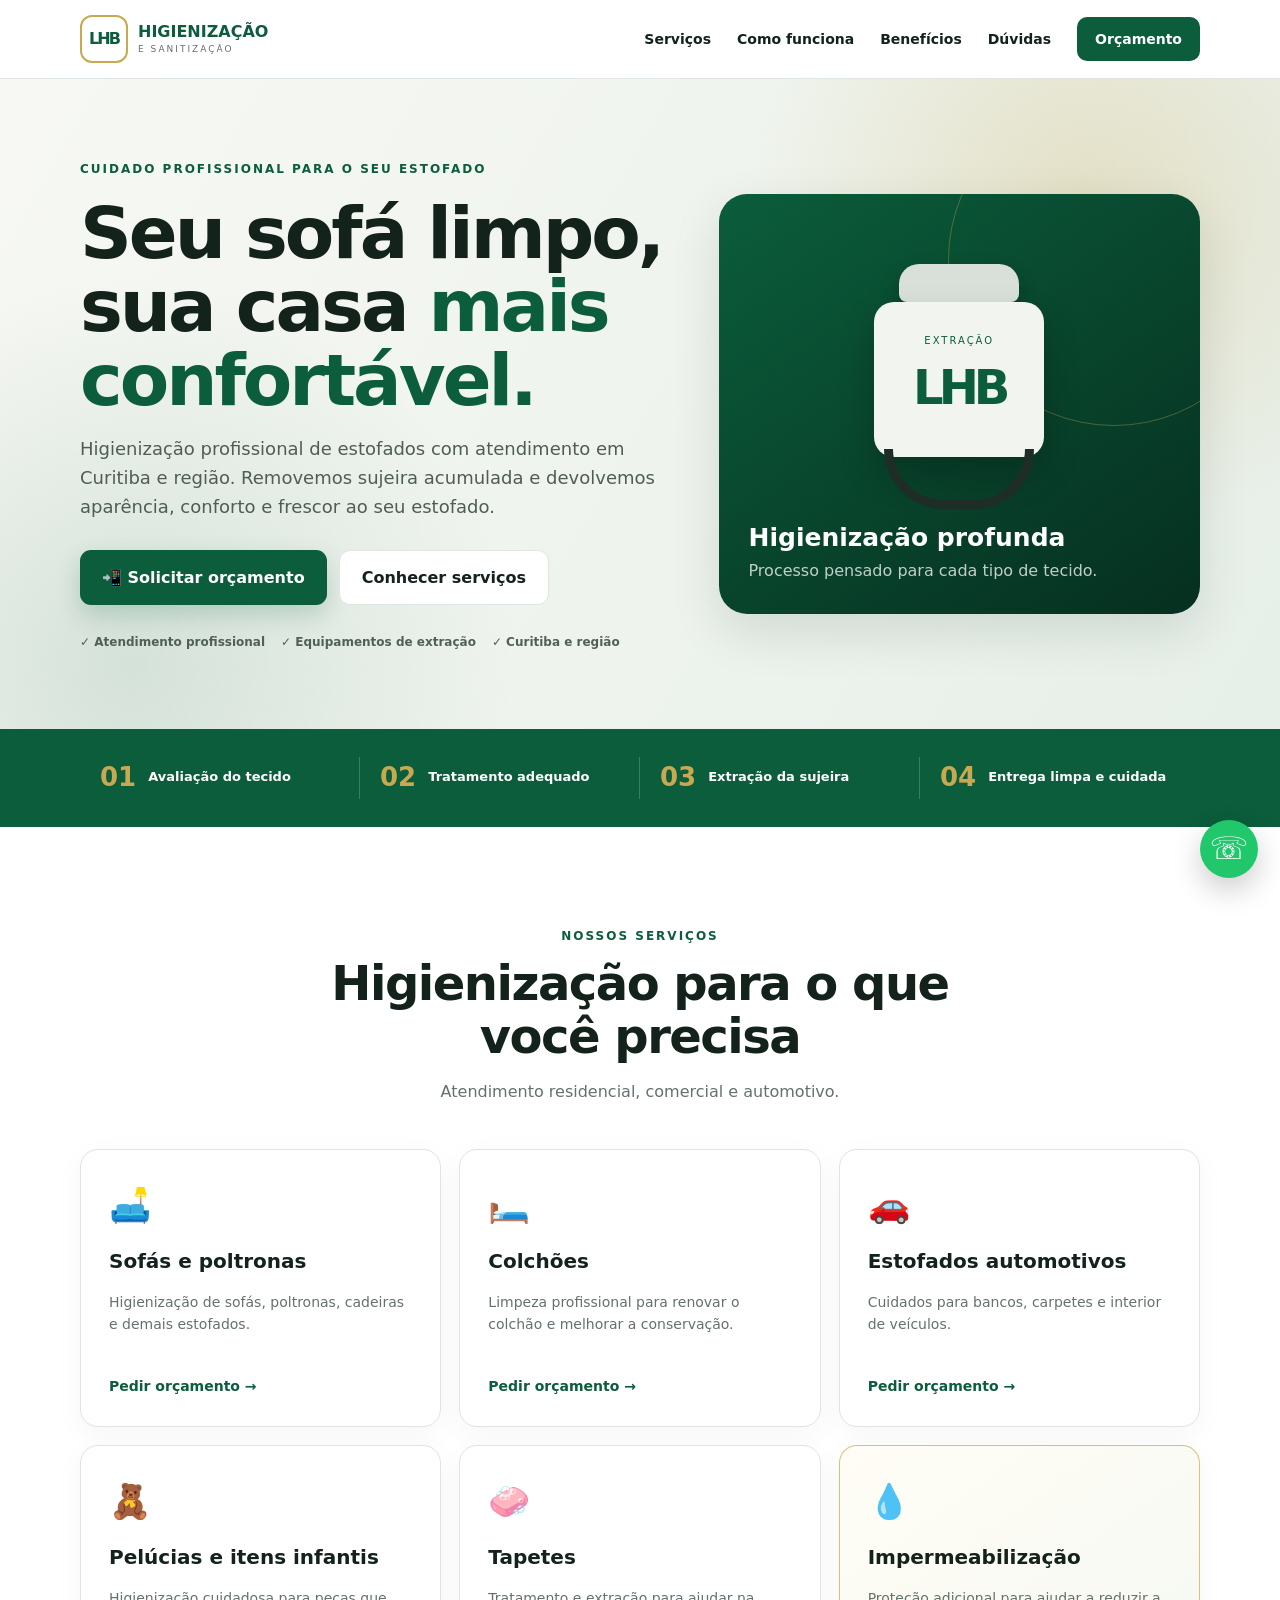
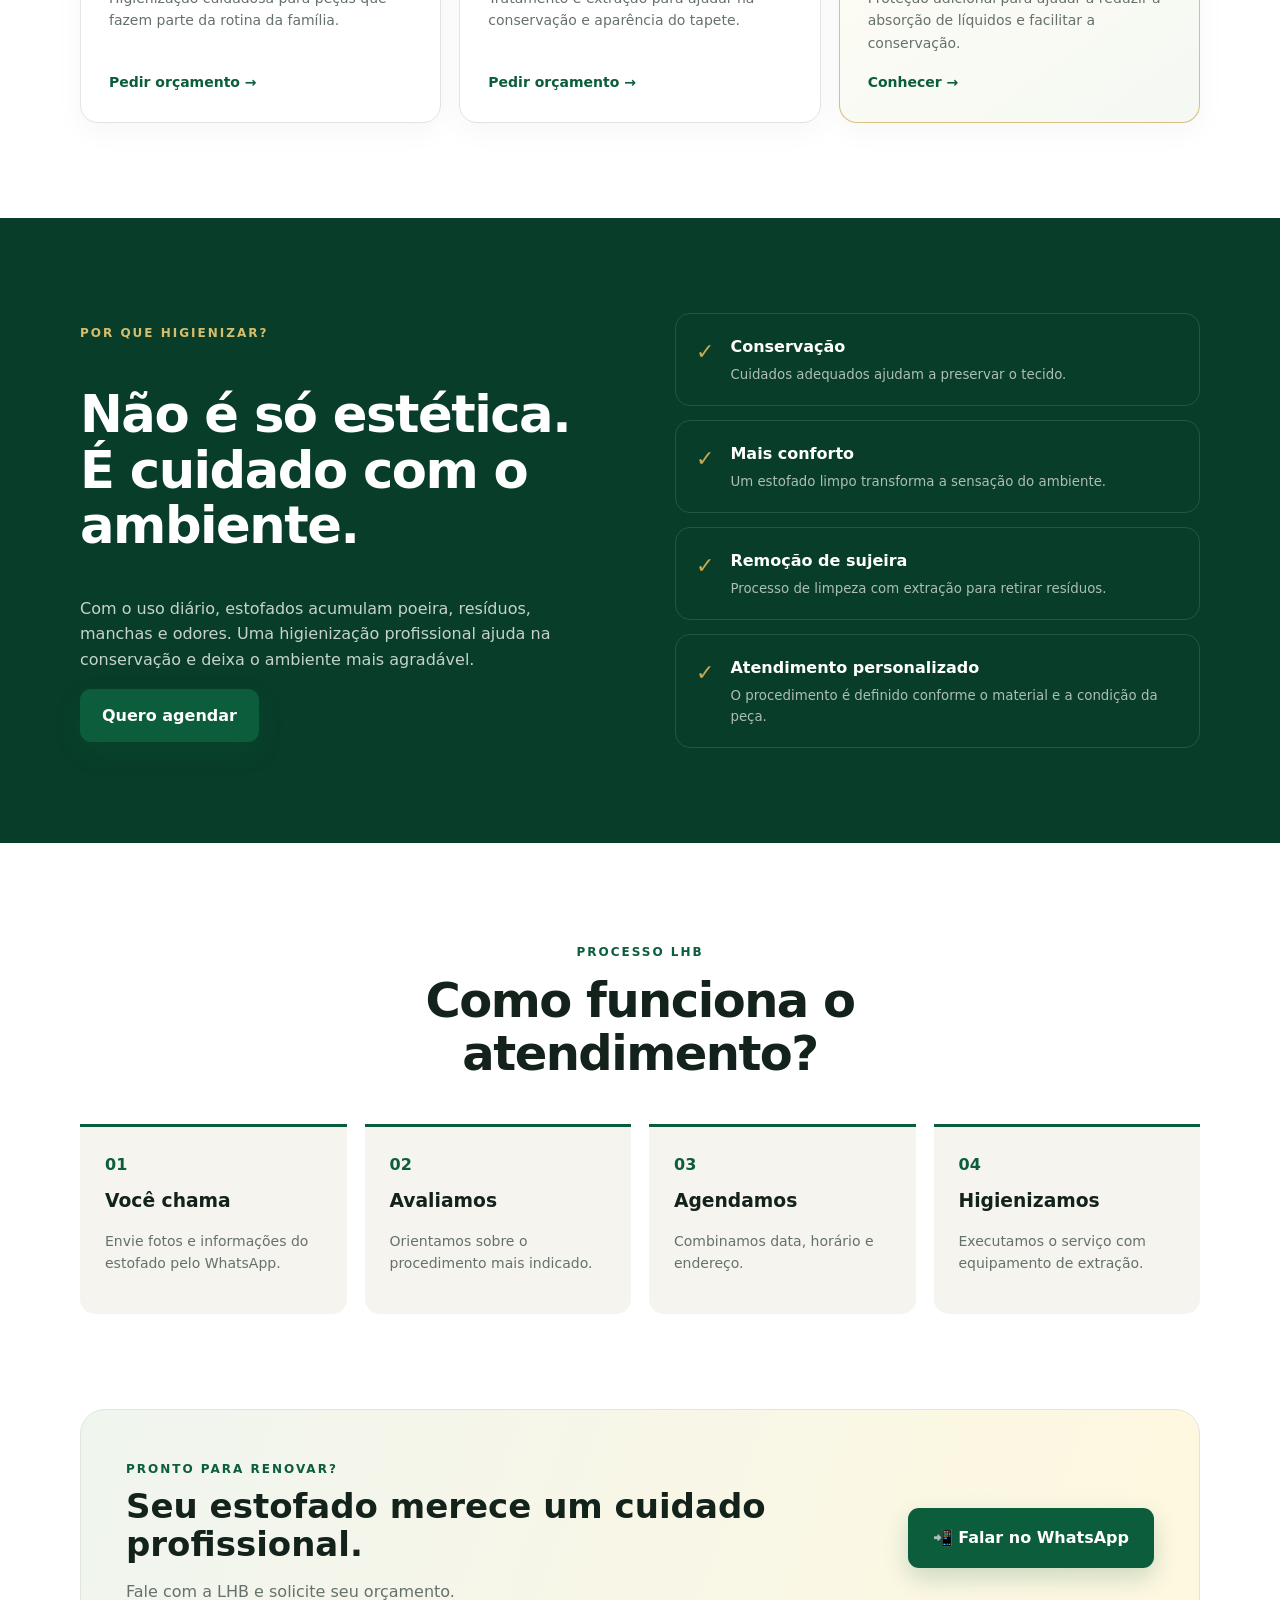
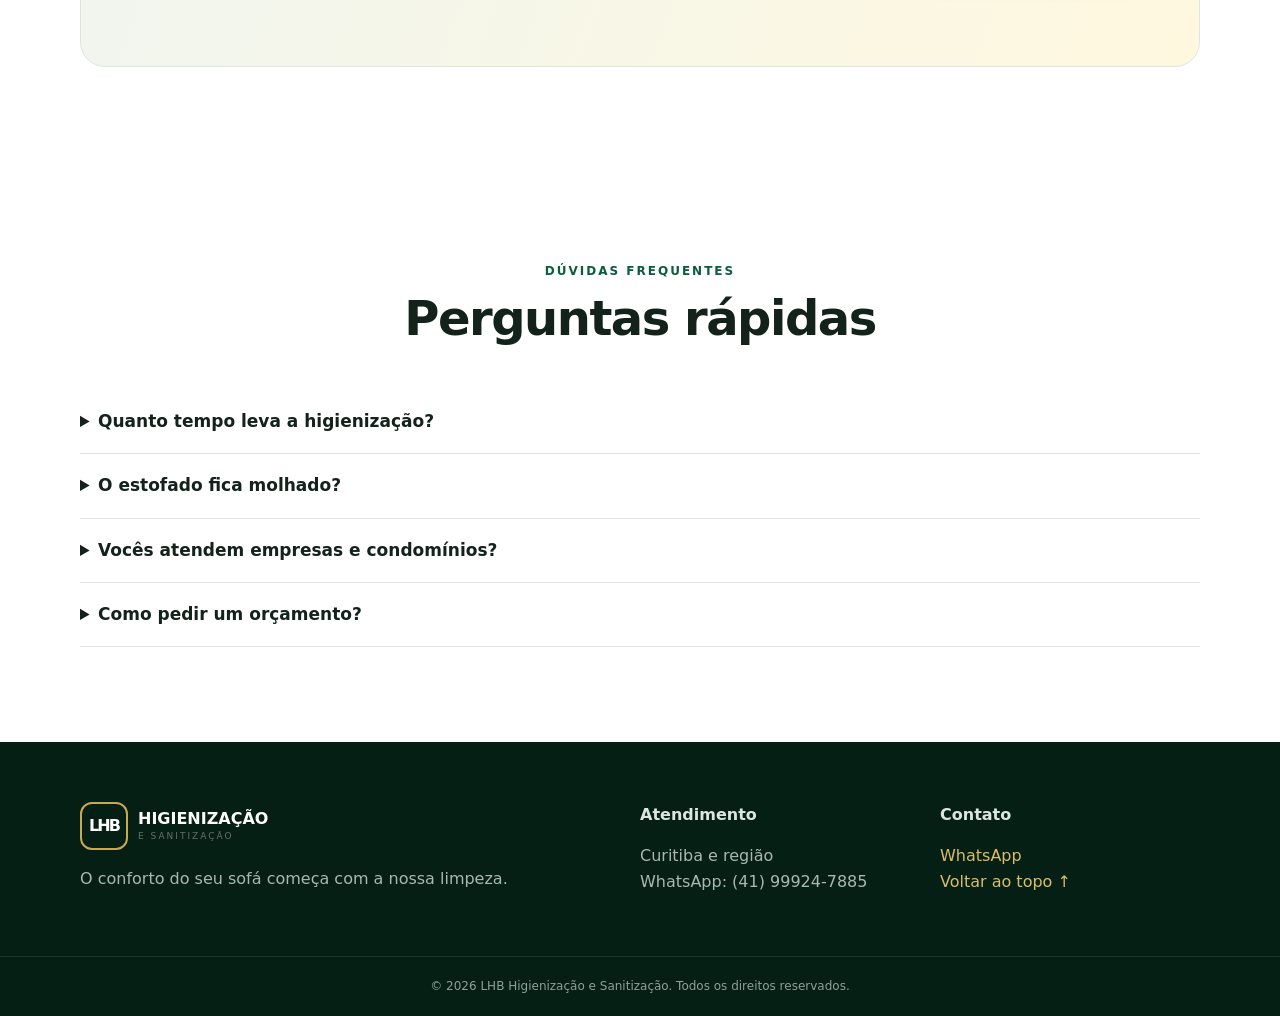
==== index.html @ 0e3e3a57 "Add files via upload" ====
<!DOCTYPE html>
<html lang="pt-BR">
<head>
  <meta charset="UTF-8">
  <meta name="viewport" content="width=device-width, initial-scale=1.0">
  <meta name="description" content="LHB Higienização e Sanitização — higienização profissional de sofás, colchões, tapetes, estofados e automóveis em Curitiba e região.">
  <meta name="theme-color" content="#0b5d3b">
  <title>LHB Higienização e Sanitização | Curitiba e Região</title>
  <link rel="stylesheet" href="style.css">
</head>
<body>
  <header class="topbar">
    <div class="container nav">
      <a class="brand" href="#inicio" aria-label="LHB Higienização">
        <span class="brand-mark">LHB</span>
        <span><strong>HIGIENIZAÇÃO</strong><small>E SANITIZAÇÃO</small></span>
      </a>
      <button class="menu-btn" aria-label="Abrir menu" aria-expanded="false">☰</button>
      <nav id="menu">
        <a href="#servicos">Serviços</a>
        <a href="#processo">Como funciona</a>
        <a href="#beneficios">Benefícios</a>
        <a href="#faq">Dúvidas</a>
        <a class="nav-cta" href="https://wa.me/5541999247885?text=Olá!%20Vim%20pelo%20site%20da%20LHB%20e%20quero%20um%20orçamento." target="_blank" rel="noopener">Orçamento</a>
      </nav>
    </div>
  </header>

  <main id="inicio">
    <section class="hero">
      <div class="hero-bg"></div>
      <div class="container hero-grid">
        <div class="hero-copy">
          <span class="eyebrow">CUIDADO PROFISSIONAL PARA O SEU ESTOFADO</span>
          <h1>Seu sofá limpo, sua casa <span>mais confortável.</span></h1>
          <p class="lead">Higienização profissional de estofados com atendimento em Curitiba e região. Removemos sujeira acumulada e devolvemos aparência, conforto e frescor ao seu estofado.</p>
          <div class="actions">
            <a class="btn btn-primary" href="https://wa.me/5541999247885?text=Olá!%20Quero%20solicitar%20um%20orçamento%20para%20higienização." target="_blank" rel="noopener">📲 Solicitar orçamento</a>
            <a class="btn btn-light" href="#servicos">Conhecer serviços</a>
          </div>
          <div class="trust">
            <span>✓ Atendimento profissional</span>
            <span>✓ Equipamentos de extração</span>
            <span>✓ Curitiba e região</span>
          </div>
        </div>
        <div class="hero-card">
          <div class="extractor">
            <div class="machine-top"></div>
            <div class="machine-body"><span>EXTRAÇÃO</span><b>LHB</b></div>
            <div class="hose"></div>
          </div>
          <div class="hero-card-text">
            <strong>Higienização profunda</strong>
            <span>Processo pensado para cada tipo de tecido.</span>
          </div>
        </div>
      </div>
    </section>

    <section class="stats">
      <div class="container stats-grid">
        <div><strong>01</strong><span>Avaliação do tecido</span></div>
        <div><strong>02</strong><span>Tratamento adequado</span></div>
        <div><strong>03</strong><span>Extração da sujeira</span></div>
        <div><strong>04</strong><span>Entrega limpa e cuidada</span></div>
      </div>
    </section>

    <section id="servicos" class="section">
      <div class="container">
        <div class="section-head">
          <span class="eyebrow">NOSSOS SERVIÇOS</span>
          <h2>Higienização para o que você precisa</h2>
          <p>Atendimento residencial, comercial e automotivo.</p>
        </div>
        <div class="cards">
          <article class="service-card"><div class="icon">🛋️</div><h3>Sofás e poltronas</h3><p>Higienização de sofás, poltronas, cadeiras e demais estofados.</p><a href="https://wa.me/5541999247885?text=Olá!%20Quero%20orçamento%20para%20sofá." target="_blank" rel="noopener">Pedir orçamento →</a></article>
          <article class="service-card"><div class="icon">🛏️</div><h3>Colchões</h3><p>Limpeza profissional para renovar o colchão e melhorar a conservação.</p><a href="https://wa.me/5541999247885?text=Olá!%20Quero%20orçamento%20para%20colchão." target="_blank" rel="noopener">Pedir orçamento →</a></article>
          <article class="service-card"><div class="icon">🚗</div><h3>Estofados automotivos</h3><p>Cuidados para bancos, carpetes e interior de veículos.</p><a href="https://wa.me/5541999247885?text=Olá!%20Quero%20orçamento%20para%20higienização%20automotiva." target="_blank" rel="noopener">Pedir orçamento →</a></article>
          <article class="service-card"><div class="icon">🧸</div><h3>Pelúcias e itens infantis</h3><p>Higienização cuidadosa para peças que fazem parte da rotina da família.</p><a href="https://wa.me/5541999247885?text=Olá!%20Quero%20orçamento%20para%20pelúcia%20ou%20item%20infantil." target="_blank" rel="noopener">Pedir orçamento →</a></article>
          <article class="service-card"><div class="icon">🧼</div><h3>Tapetes</h3><p>Tratamento e extração para ajudar na conservação e aparência do tapete.</p><a href="https://wa.me/5541999247885?text=Olá!%20Quero%20orçamento%20para%20tapete." target="_blank" rel="noopener">Pedir orçamento →</a></article>
          <article class="service-card featured"><div class="icon">💧</div><h3>Impermeabilização</h3><p>Proteção adicional para ajudar a reduzir a absorção de líquidos e facilitar a conservação.</p><a href="https://wa.me/5541999247885?text=Olá!%20Quero%20saber%20sobre%20impermeabilização." target="_blank" rel="noopener">Conhecer →</a></article>
        </div>
      </div>
    </section>

    <section id="beneficios" class="section dark">
      <div class="container split">
        <div>
          <span class="eyebrow">POR QUE HIGIENIZAR?</span>
          <h2>Não é só estética. É cuidado com o ambiente.</h2>
          <p>Com o uso diário, estofados acumulam poeira, resíduos, manchas e odores. Uma higienização profissional ajuda na conservação e deixa o ambiente mais agradável.</p>
          <a class="btn btn-primary" href="https://wa.me/5541999247885?text=Olá!%20Quero%20agendar%20uma%20higienização." target="_blank" rel="noopener">Quero agendar</a>
        </div>
        <div class="benefit-list">
          <div><b>✓</b><span><strong>Conservação</strong><small>Cuidados adequados ajudam a preservar o tecido.</small></span></div>
          <div><b>✓</b><span><strong>Mais conforto</strong><small>Um estofado limpo transforma a sensação do ambiente.</small></span></div>
          <div><b>✓</b><span><strong>Remoção de sujeira</strong><small>Processo de limpeza com extração para retirar resíduos.</small></span></div>
          <div><b>✓</b><span><strong>Atendimento personalizado</strong><small>O procedimento é definido conforme o material e a condição da peça.</small></span></div>
        </div>
      </div>
    </section>

    <section id="processo" class="section">
      <div class="container">
        <div class="section-head"><span class="eyebrow">PROCESSO LHB</span><h2>Como funciona o atendimento?</h2></div>
        <div class="steps">
          <div><span>01</span><h3>Você chama</h3><p>Envie fotos e informações do estofado pelo WhatsApp.</p></div>
          <div><span>02</span><h3>Avaliamos</h3><p>Orientamos sobre o procedimento mais indicado.</p></div>
          <div><span>03</span><h3>Agendamos</h3><p>Combinamos data, horário e endereço.</p></div>
          <div><span>04</span><h3>Higienizamos</h3><p>Executamos o serviço com equipamento de extração.</p></div>
        </div>
      </div>
    </section>

    <section class="cta">
      <div class="container cta-box">
        <div><span class="eyebrow">PRONTO PARA RENOVAR?</span><h2>Seu estofado merece um cuidado profissional.</h2><p>Fale com a LHB e solicite seu orçamento.</p></div>
        <a class="btn btn-primary big" href="https://wa.me/5541999247885?text=Olá!%20Vim%20pelo%20site%20da%20LHB.%20Quero%20um%20orçamento." target="_blank" rel="noopener">📲 Falar no WhatsApp</a>
      </div>
    </section>

    <section id="faq" class="section faq">
      <div class="container">
        <div class="section-head"><span class="eyebrow">DÚVIDAS FREQUENTES</span><h2>Perguntas rápidas</h2></div>
        <details><summary>Quanto tempo leva a higienização?</summary><p>O tempo varia conforme tamanho, quantidade de peças, tecido e nível de sujidade. No orçamento informamos uma estimativa.</p></details>
        <details><summary>O estofado fica molhado?</summary><p>O processo utiliza solução de limpeza e extração. A umidade residual depende do tecido, estrutura e condições do ambiente.</p></details>
        <details><summary>Vocês atendem empresas e condomínios?</summary><p>Sim. A LHB pode estruturar atendimentos para residências, condomínios, clínicas, lojas e outros estabelecimentos.</p></details>
        <details><summary>Como pedir um orçamento?</summary><p>Clique em qualquer botão de WhatsApp do site e envie fotos do item, sua localização e o que deseja higienizar.</p></details>
      </div>
    </section>
  </main>

  <footer>
    <div class="container footer-grid">
      <div><div class="brand"><span class="brand-mark">LHB</span><span><strong>HIGIENIZAÇÃO</strong><small>E SANITIZAÇÃO</small></span></div><p>O conforto do seu sofá começa com a nossa limpeza.</p></div>
      <div><strong>Atendimento</strong><p>Curitiba e região<br>WhatsApp: (41) 99924-7885</p></div>
      <div><strong>Contato</strong><p><a href="https://wa.me/5541999247885" target="_blank" rel="noopener">WhatsApp</a><br><a href="#inicio">Voltar ao topo ↑</a></p></div>
    </div>
    <div class="copyright">© 2026 LHB Higienização e Sanitização. Todos os direitos reservados.</div>
  </footer>

  <a class="floating-wa" href="https://wa.me/5541999247885?text=Olá!%20Quero%20um%20orçamento%20com%20a%20LHB." target="_blank" rel="noopener" aria-label="Falar no WhatsApp">☏</a>
  <script src="script.js"></script>
</body>
</html>
---- style.css ----
:root{--green:#0b5d3b;--green2:#083d29;--gold:#c8a951;--cream:#f5f4ee;--ink:#14221c;--muted:#65716b;--white:#fff;--line:#dfe5df;--shadow:0 18px 50px rgba(5,40,25,.12)}
*{box-sizing:border-box}html{scroll-behavior:smooth}body{margin:0;font-family:Inter,system-ui,-apple-system,BlinkMacSystemFont,"Segoe UI",sans-serif;color:var(--ink);background:#fff;line-height:1.6}a{text-decoration:none;color:inherit}.container{width:min(1120px,92%);margin:auto}.topbar{position:sticky;top:0;z-index:20;background:rgba(255,255,255,.96);backdrop-filter:blur(12px);border-bottom:1px solid var(--line)}.nav{height:78px;display:flex;align-items:center;justify-content:space-between}.brand{display:flex;align-items:center;gap:10px;color:var(--green)}.brand-mark{display:grid;place-items:center;width:48px;height:48px;border:2px solid var(--gold);border-radius:12px;font-weight:900;letter-spacing:-2px}.brand strong,.brand small{display:block;line-height:1.05}.brand small{font-size:9px;letter-spacing:2px;color:var(--muted);margin-top:4px}nav{display:flex;gap:26px;align-items:center;font-weight:700;font-size:14px}nav a:hover{color:var(--green)}.nav-cta{background:var(--green);color:white;padding:11px 18px;border-radius:10px}.menu-btn{display:none;border:0;background:none;font-size:25px}.hero{position:relative;overflow:hidden;background:linear-gradient(120deg,#f7f8f3,#e7efe9)}.hero-bg{position:absolute;inset:0;background:radial-gradient(circle at 85% 20%,rgba(200,169,81,.25),transparent 28%),radial-gradient(circle at 10% 90%,rgba(11,93,59,.13),transparent 30%)}.hero-grid{position:relative;min-height:650px;display:grid;grid-template-columns:1.1fr .9fr;gap:50px;align-items:center}.eyebrow{font-size:12px;font-weight:900;letter-spacing:2px;color:var(--green)}h1{font-size:clamp(42px,6vw,72px);line-height:1.02;letter-spacing:-3px;margin:16px 0}h1 span,h2 span{color:var(--green)}.lead{font-size:18px;color:#4f5d56;max-width:650px}.actions{display:flex;gap:12px;flex-wrap:wrap;margin:28px 0}.btn{display:inline-flex;align-items:center;justify-content:center;padding:14px 22px;border-radius:11px;font-weight:900}.btn-primary{background:var(--green);color:white;box-shadow:0 10px 25px rgba(11,93,59,.2)}.btn-primary:hover{background:var(--green2);transform:translateY(-1px)}.btn-light{background:white;border:1px solid var(--line)}.trust{display:flex;gap:16px;flex-wrap:wrap;font-size:12px;color:#506057;font-weight:700}.hero-card{min-height:420px;border-radius:28px;background:linear-gradient(145deg,#0b5d3b,#062f20);box-shadow:var(--shadow);position:relative;overflow:hidden;display:flex;flex-direction:column;justify-content:end;padding:30px;color:white}.hero-card:before{content:"";position:absolute;width:330px;height:330px;border:1px solid rgba(200,169,81,.35);border-radius:50%;top:-100px;right:-80px}.extractor{position:absolute;top:70px;left:50%;transform:translateX(-50%);width:220px;height:230px}.machine-top{width:120px;height:38px;background:#d9e0da;border-radius:20px 20px 8px 8px;margin:auto;box-shadow:0 8px 20px rgba(0,0,0,.2)}.machine-body{width:170px;height:155px;background:#f2f4f0;border-radius:20px;margin:auto;display:flex;flex-direction:column;align-items:center;justify-content:center;color:var(--green);box-shadow:0 18px 35px rgba(0,0,0,.22)}.machine-body span{font-size:10px;letter-spacing:2px}.machine-body b{font-size:48px;letter-spacing:-5px}.hose{width:150px;height:60px;border:9px solid #1f2d27;border-top:0;border-radius:0 0 80px 80px;margin:-8px auto 0}.hero-card-text{position:relative;z-index:2}.hero-card-text strong,.hero-card-text span{display:block}.hero-card-text strong{font-size:25px}.hero-card-text span{opacity:.75}.stats{background:var(--green);color:white}.stats-grid{display:grid;grid-template-columns:repeat(4,1fr);padding:28px 0}.stats-grid div{display:flex;align-items:center;gap:12px;padding:0 20px;border-right:1px solid rgba(255,255,255,.2)}.stats-grid div:last-child{border:0}.stats-grid strong{font-size:26px;color:var(--gold)}.stats-grid span{font-size:13px;font-weight:700}.section{padding:95px 0}.section-head{text-align:center;max-width:720px;margin:0 auto 45px}.section-head h2{font-size:clamp(32px,4vw,48px);line-height:1.1;letter-spacing:-1.5px;margin:10px 0}.section-head p{color:var(--muted)}.cards{display:grid;grid-template-columns:repeat(3,1fr);gap:18px}.service-card{border:1px solid var(--line);border-radius:18px;padding:28px;background:white;transition:.2s;box-shadow:0 8px 30px rgba(0,0,0,.04)}.service-card:hover{transform:translateY(-5px);box-shadow:var(--shadow)}.service-card.featured{border-color:rgba(200,169,81,.7);background:linear-gradient(145deg,#fffdf5,#f5f8f3)}.icon{font-size:34px}.service-card h3{font-size:20px;margin:12px 0 5px}.service-card p{color:var(--muted);font-size:14px;min-height:68px}.service-card a{color:var(--green);font-weight:900;font-size:14px}.dark{background:var(--green2);color:white}.dark .eyebrow{color:#d8bd6a}.dark p{color:#c7d2cc}.split{display:grid;grid-template-columns:1fr 1fr;gap:70px;align-items:center}.split h2{font-size:clamp(35px,4vw,52px);line-height:1.08;letter-spacing:-1.5px}.benefit-list{display:grid;gap:14px}.benefit-list div{display:flex;gap:16px;padding:20px;border:1px solid rgba(255,255,255,.12);border-radius:15px}.benefit-list b{color:var(--gold);font-size:22px}.benefit-list strong,.benefit-list small{display:block}.benefit-list small{color:#aebdb5;margin-top:4px}.steps{display:grid;grid-template-columns:repeat(4,1fr);gap:18px}.steps div{padding:25px;border-top:3px solid var(--green);background:var(--cream);border-radius:0 0 15px 15px}.steps span{color:var(--green);font-weight:900}.steps h3{margin:8px 0}.steps p{color:var(--muted);font-size:14px}.cta{padding:0 0 95px}.cta-box{border-radius:25px;background:linear-gradient(110deg,#f0f5ef,#fff8df);padding:45px;display:flex;justify-content:space-between;align-items:center;gap:30px;border:1px solid var(--line)}.cta h2{font-size:34px;line-height:1.1;margin:8px 0}.cta p{color:var(--muted)}.big{padding:17px 25px;white-space:nowrap}.faq details{border-bottom:1px solid var(--line);padding:18px 0}.faq summary{cursor:pointer;font-weight:900;font-size:17px}.faq details p{color:var(--muted);max-width:800px}footer{background:#061f15;color:#dce6e0;padding-top:60px}.footer-grid{display:grid;grid-template-columns:2fr 1fr 1fr;gap:40px;padding-bottom:45px}.footer-grid .brand{color:white}.footer-grid p{color:#a9b8b0}.footer-grid a{color:#d8bd6a}.copyright{border-top:1px solid rgba(255,255,255,.1);text-align:center;padding:20px;font-size:12px;color:#8ea198}.floating-wa{position:fixed;right:22px;bottom:22px;width:58px;height:58px;border-radius:50%;display:grid;place-items:center;background:#20c76b;color:white;font-size:31px;box-shadow:0 12px 30px rgba(0,0,0,.2);z-index:30}.floating-wa:hover{transform:scale(1.06)}@media(max-width:800px){.menu-btn{display:block}nav{display:none;position:absolute;top:78px;left:0;right:0;background:white;padding:18px 4%;flex-direction:column;align-items:stretch;border-bottom:1px solid var(--line)}nav.open{display:flex}.nav-cta{text-align:center}.hero-grid,.split{grid-template-columns:1fr}.hero-grid{padding:65px 0}.hero-card{min-height:360px}.stats-grid{grid-template-columns:1fr 1fr;gap:18px}.stats-grid div{border:0;padding:10px}.cards{grid-template-columns:1fr 1fr}.steps{grid-template-columns:1fr 1fr}.cta-box{flex-direction:column;align-items:flex-start}.footer-grid{grid-template-columns:1fr 1fr}.footer-grid>div:first-child{grid-column:1/-1}}@media(max-width:520px){h1{letter-spacing:-2px}.cards,.steps,.footer-grid{grid-template-columns:1fr}.stats-grid{grid-template-columns:1fr}.hero-card{min-height:340px}.actions .btn{width:100%}.trust{display:grid}.section{padding:70px 0}.cta{padding-bottom:70px}.cta-box{padding:28px}.cta h2{font-size:28px}}
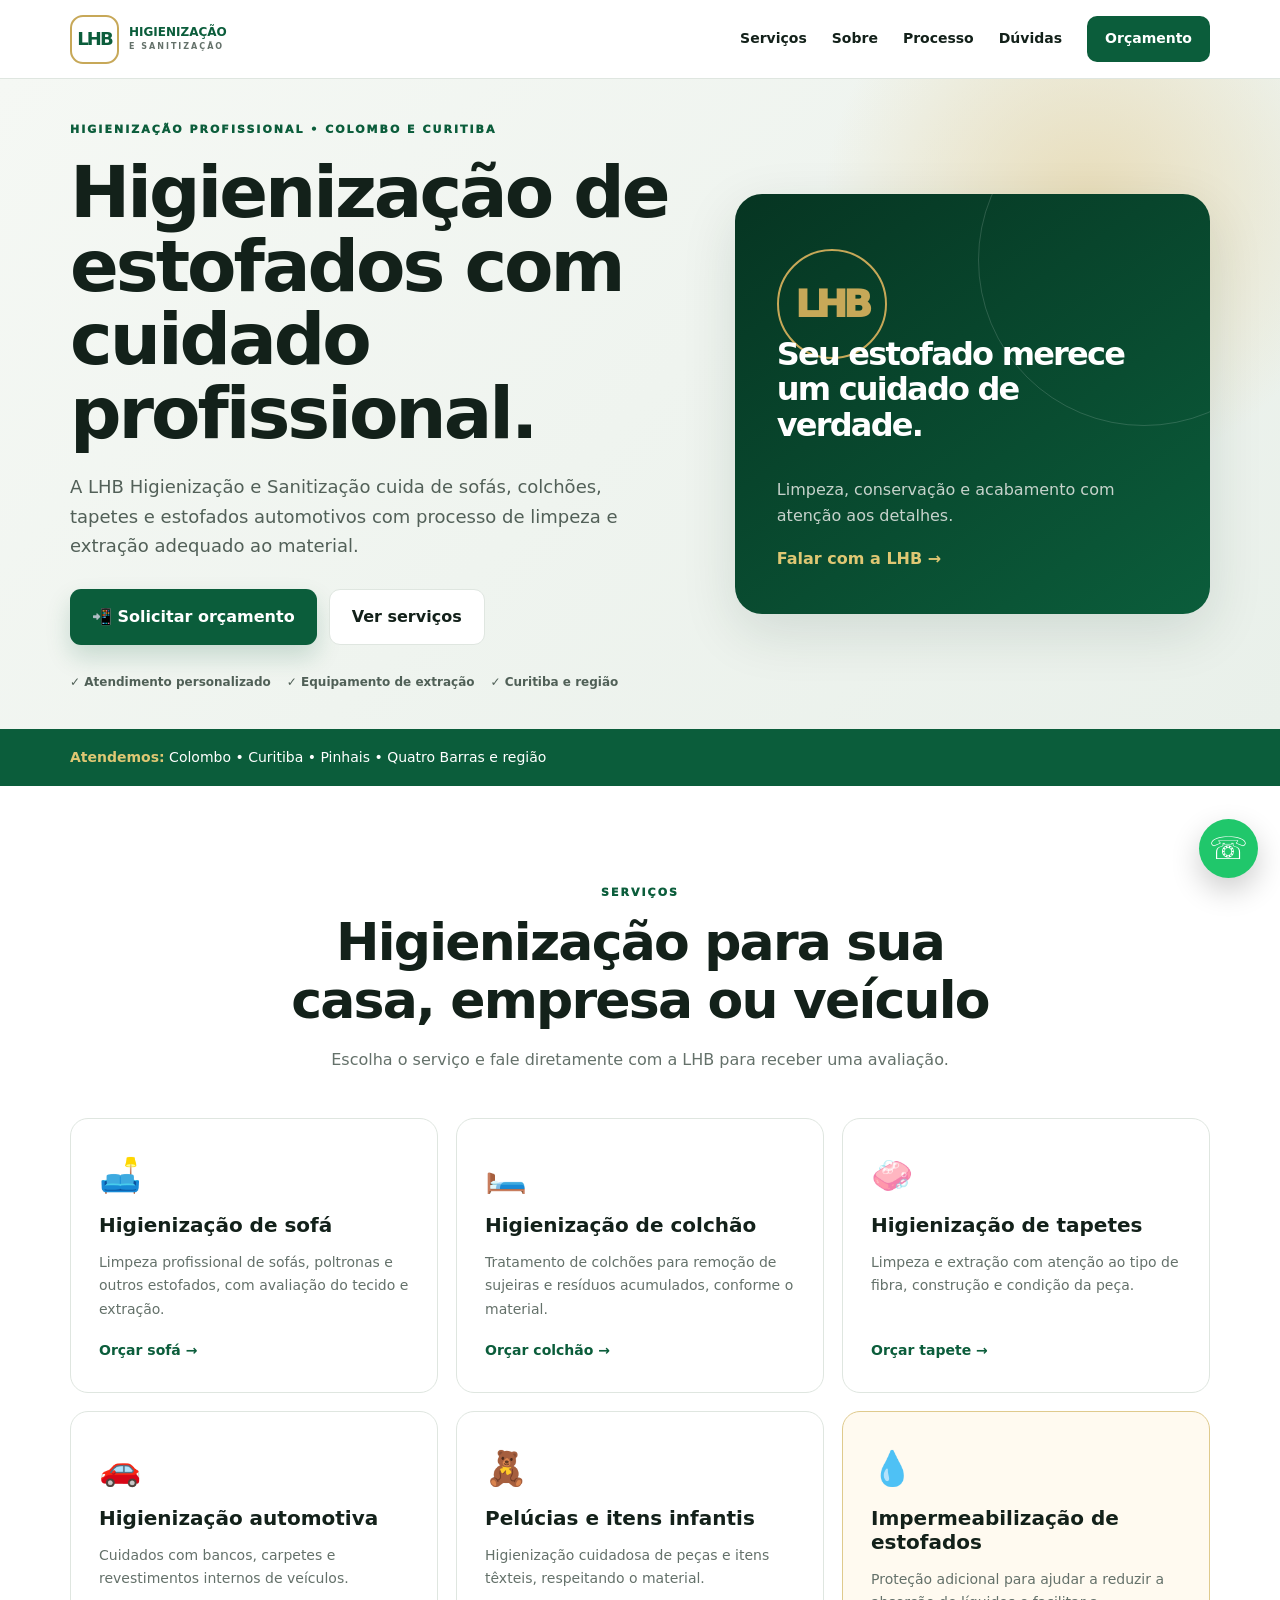
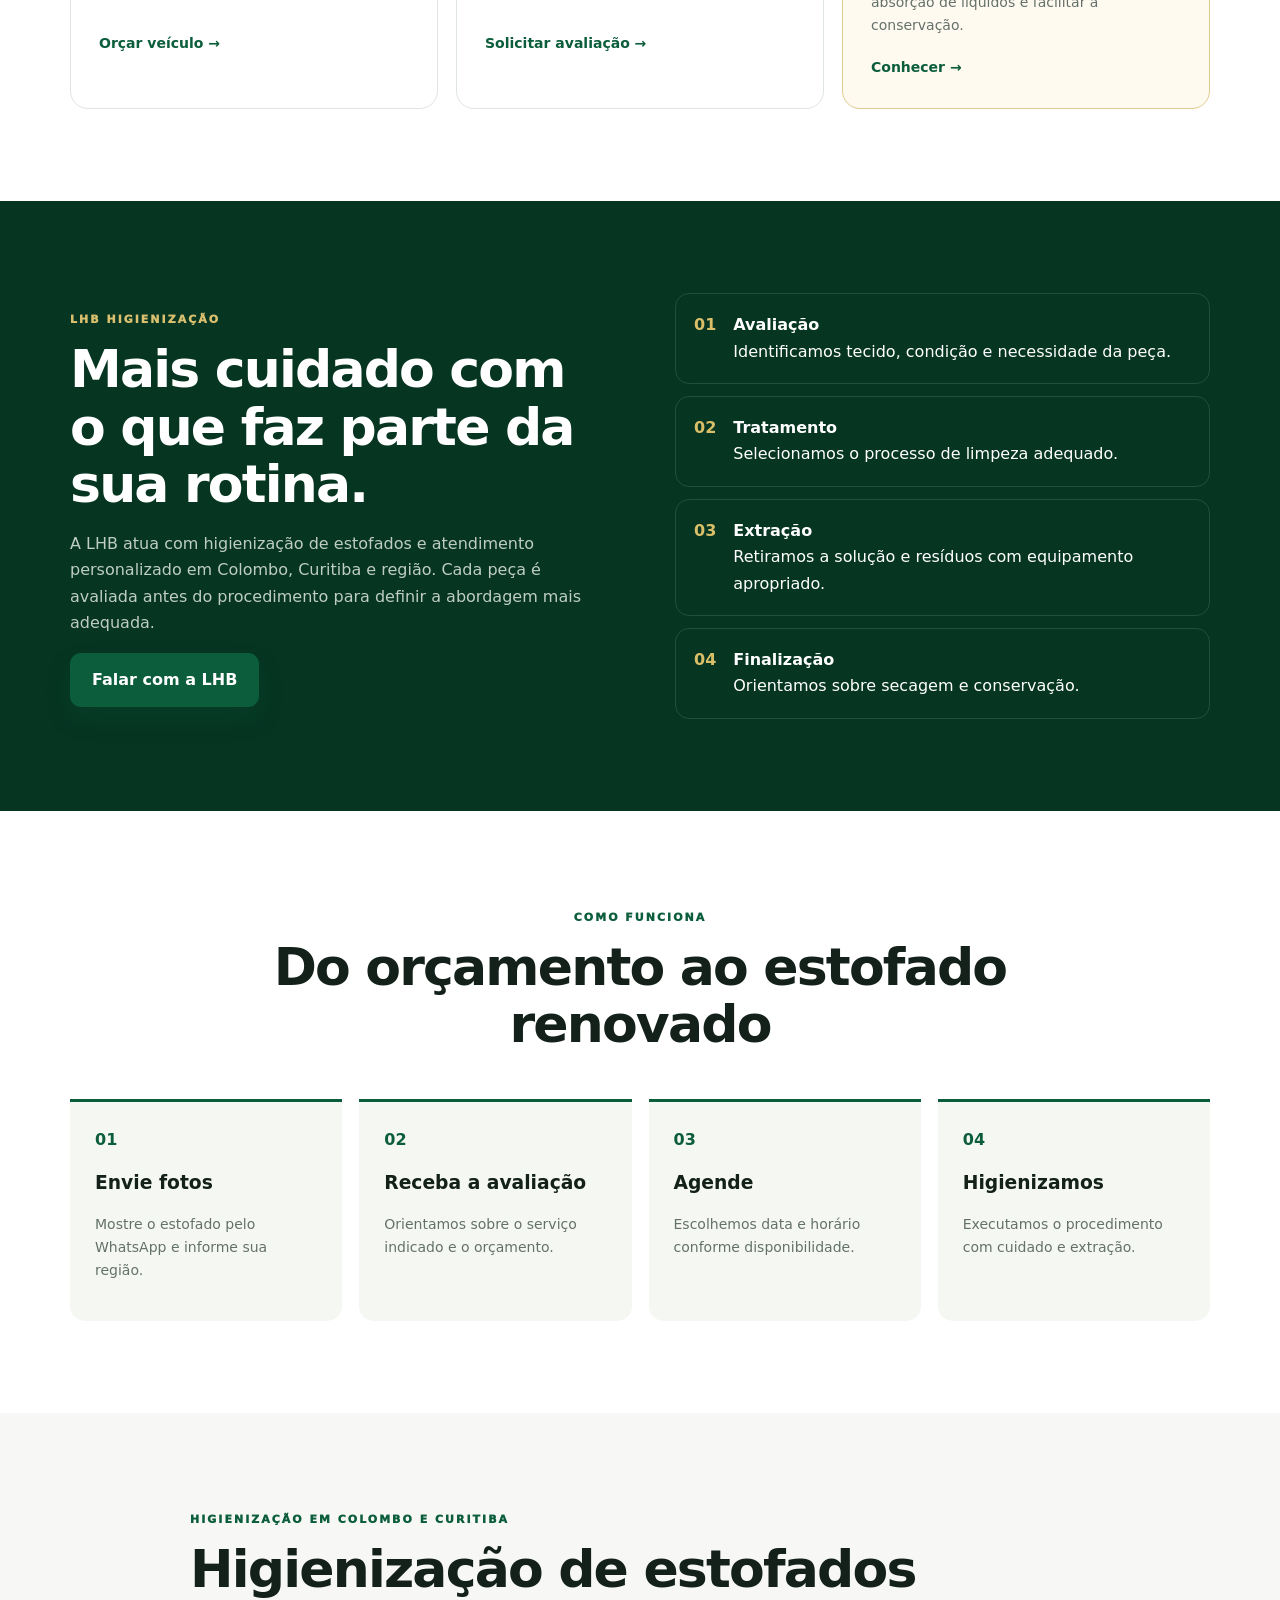
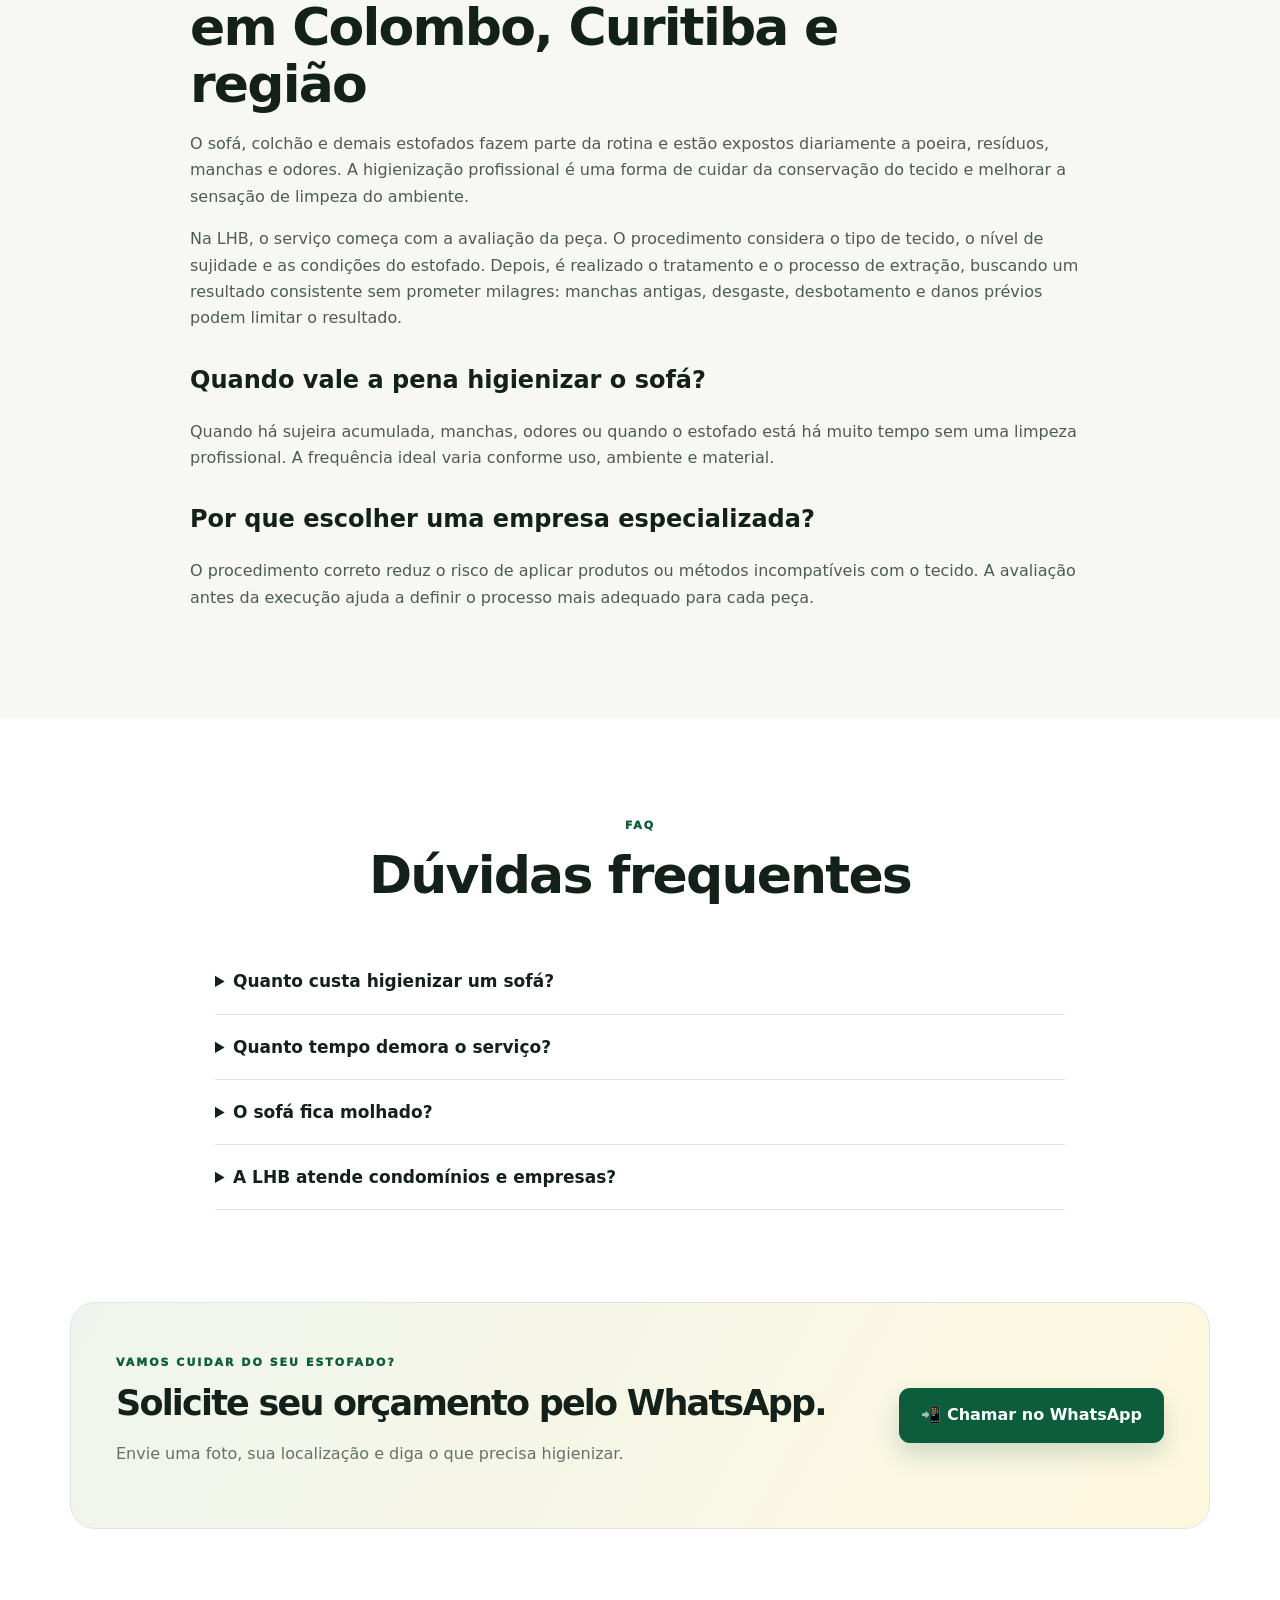
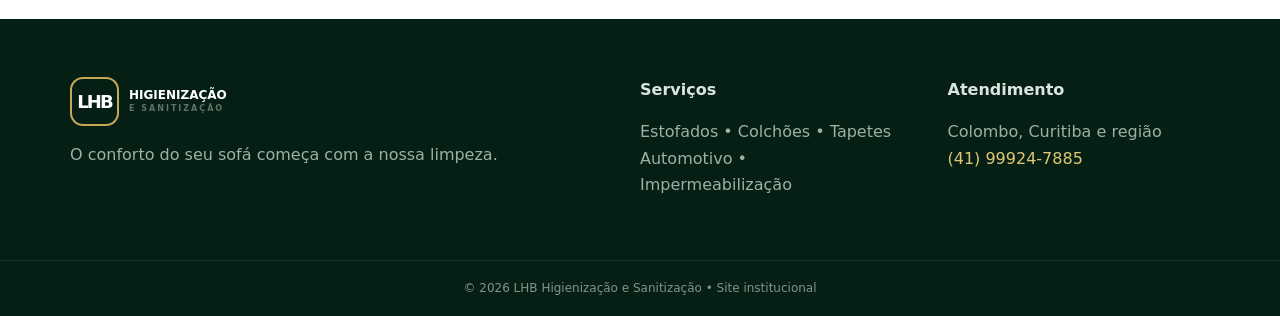
==== commit 2eb3e088: "Add files via upload" ====
--- a/index.html
+++ b/index.html
@@ -1,147 +1,117 @@
-<!DOCTYPE html>
+<!doctype html>
 <html lang="pt-BR">
 <head>
-  <meta charset="UTF-8">
-  <meta name="viewport" content="width=device-width, initial-scale=1.0">
-  <meta name="description" content="LHB Higienização e Sanitização — higienização profissional de sofás, colchões, tapetes, estofados e automóveis em Curitiba e região.">
-  <meta name="theme-color" content="#0b5d3b">
-  <title>LHB Higienização e Sanitização | Curitiba e Região</title>
-  <link rel="stylesheet" href="style.css">
+<meta charset="utf-8">
+<meta name="viewport" content="width=device-width,initial-scale=1">
+<title>Higienização de Estofados em Colombo e Curitiba | LHB Higienização</title>
+<meta name="description" content="LHB Higienização e Sanitização: higienização de sofás, colchões, tapetes e estofados automotivos em Colombo, Curitiba e região. Solicite seu orçamento pelo WhatsApp.">
+<meta name="robots" content="index,follow,max-image-preview:large">
+<link rel="canonical" href="https://lhb-higienizacao.github.io/">
+<meta property="og:type" content="website">
+<meta property="og:locale" content="pt_BR">
+<meta property="og:title" content="LHB Higienização e Sanitização | Colombo e Curitiba">
+<meta property="og:description" content="Higienização profissional de sofás, colchões, tapetes e estofados. Atendimento em Colombo, Curitiba e região.">
+<meta property="og:url" content="https://lhb-higienizacao.github.io/">
+<meta name="theme-color" content="#0b5d3b">
+<link rel="stylesheet" href="style.css">
+<script type="application/ld+json">
+{
+ "@context":"https://schema.org",
+ "@type":"LocalBusiness",
+ "name":"LHB Higienização e Sanitização",
+ "url":"https://lhb-higienizacao.github.io/",
+ "telephone":"+55 41 99924-7885",
+ "description":"Higienização profissional de estofados, sofás, colchões, tapetes e estofados automotivos.",
+ "areaServed":[
+   {"@type":"City","name":"Colombo","containedInPlace":{"@type":"State","name":"Paraná"}},
+   {"@type":"City","name":"Curitiba","containedInPlace":{"@type":"State","name":"Paraná"}},
+   {"@type":"City","name":"Pinhais","containedInPlace":{"@type":"State","name":"Paraná"}}
+ ],
+ "priceRange":"$$",
+ "sameAs":["https://www.instagram.com/lhb.higienizacoes/"]
+}
+</script>
 </head>
 <body>
-  <header class="topbar">
-    <div class="container nav">
-      <a class="brand" href="#inicio" aria-label="LHB Higienização">
-        <span class="brand-mark">LHB</span>
-        <span><strong>HIGIENIZAÇÃO</strong><small>E SANITIZAÇÃO</small></span>
-      </a>
-      <button class="menu-btn" aria-label="Abrir menu" aria-expanded="false">☰</button>
-      <nav id="menu">
-        <a href="#servicos">Serviços</a>
-        <a href="#processo">Como funciona</a>
-        <a href="#beneficios">Benefícios</a>
-        <a href="#faq">Dúvidas</a>
-        <a class="nav-cta" href="https://wa.me/5541999247885?text=Olá!%20Vim%20pelo%20site%20da%20LHB%20e%20quero%20um%20orçamento." target="_blank" rel="noopener">Orçamento</a>
-      </nav>
-    </div>
-  </header>
+<header class="header">
+<div class="container nav">
+<a class="logo" href="#inicio" aria-label="LHB Higienização e Sanitização"><b>LHB</b><span>HIGIENIZAÇÃO<br><small>E SANITIZAÇÃO</small></span></a>
+<button class="menu" aria-label="Abrir menu" aria-expanded="false">☰</button>
+<nav><a href="#servicos">Serviços</a><a href="#sobre">Sobre</a><a href="#processo">Processo</a><a href="#faq">Dúvidas</a><a class="navbtn" href="https://wa.me/5541999247885?text=Olá!%20Vim%20pelo%20site%20da%20LHB%20e%20quero%20um%20orçamento." target="_blank" rel="noopener">Orçamento</a></nav>
+</div>
+</header>
 
-  <main id="inicio">
-    <section class="hero">
-      <div class="hero-bg"></div>
-      <div class="container hero-grid">
-        <div class="hero-copy">
-          <span class="eyebrow">CUIDADO PROFISSIONAL PARA O SEU ESTOFADO</span>
-          <h1>Seu sofá limpo, sua casa <span>mais confortável.</span></h1>
-          <p class="lead">Higienização profissional de estofados com atendimento em Curitiba e região. Removemos sujeira acumulada e devolvemos aparência, conforto e frescor ao seu estofado.</p>
-          <div class="actions">
-            <a class="btn btn-primary" href="https://wa.me/5541999247885?text=Olá!%20Quero%20solicitar%20um%20orçamento%20para%20higienização." target="_blank" rel="noopener">📲 Solicitar orçamento</a>
-            <a class="btn btn-light" href="#servicos">Conhecer serviços</a>
-          </div>
-          <div class="trust">
-            <span>✓ Atendimento profissional</span>
-            <span>✓ Equipamentos de extração</span>
-            <span>✓ Curitiba e região</span>
-          </div>
-        </div>
-        <div class="hero-card">
-          <div class="extractor">
-            <div class="machine-top"></div>
-            <div class="machine-body"><span>EXTRAÇÃO</span><b>LHB</b></div>
-            <div class="hose"></div>
-          </div>
-          <div class="hero-card-text">
-            <strong>Higienização profunda</strong>
-            <span>Processo pensado para cada tipo de tecido.</span>
-          </div>
-        </div>
-      </div>
-    </section>
+<main id="inicio">
+<section class="hero">
+<div class="container hero-grid">
+<div>
+<span class="tag">HIGIENIZAÇÃO PROFISSIONAL • COLOMBO E CURITIBA</span>
+<h1>Higienização de estofados com cuidado profissional.</h1>
+<p class="hero-text">A LHB Higienização e Sanitização cuida de sofás, colchões, tapetes e estofados automotivos com processo de limpeza e extração adequado ao material.</p>
+<div class="actions"><a class="btn primary" href="https://wa.me/5541999247885?text=Olá!%20Quero%20um%20orçamento%20de%20higienização." target="_blank" rel="noopener">📲 Solicitar orçamento</a><a class="btn secondary" href="#servicos">Ver serviços</a></div>
+<div class="proof"><span>✓ Atendimento personalizado</span><span>✓ Equipamento de extração</span><span>✓ Curitiba e região</span></div>
+</div>
+<div class="hero-panel"><div class="seal">LHB</div><h2>Seu estofado merece um cuidado de verdade.</h2><p>Limpeza, conservação e acabamento com atenção aos detalhes.</p><a href="https://wa.me/5541999247885?text=Olá!%20Quero%20avaliar%20meu%20estofado." target="_blank" rel="noopener">Falar com a LHB →</a></div>
+</div>
+</section>
 
-    <section class="stats">
-      <div class="container stats-grid">
-        <div><strong>01</strong><span>Avaliação do tecido</span></div>
-        <div><strong>02</strong><span>Tratamento adequado</span></div>
-        <div><strong>03</strong><span>Extração da sujeira</span></div>
-        <div><strong>04</strong><span>Entrega limpa e cuidada</span></div>
-      </div>
-    </section>
+<section class="local-strip"><div class="container"><b>Atendemos:</b> Colombo • Curitiba • Pinhais • Quatro Barras e região</div></section>
 
-    <section id="servicos" class="section">
-      <div class="container">
-        <div class="section-head">
-          <span class="eyebrow">NOSSOS SERVIÇOS</span>
-          <h2>Higienização para o que você precisa</h2>
-          <p>Atendimento residencial, comercial e automotivo.</p>
-        </div>
-        <div class="cards">
-          <article class="service-card"><div class="icon">🛋️</div><h3>Sofás e poltronas</h3><p>Higienização de sofás, poltronas, cadeiras e demais estofados.</p><a href="https://wa.me/5541999247885?text=Olá!%20Quero%20orçamento%20para%20sofá." target="_blank" rel="noopener">Pedir orçamento →</a></article>
-          <article class="service-card"><div class="icon">🛏️</div><h3>Colchões</h3><p>Limpeza profissional para renovar o colchão e melhorar a conservação.</p><a href="https://wa.me/5541999247885?text=Olá!%20Quero%20orçamento%20para%20colchão." target="_blank" rel="noopener">Pedir orçamento →</a></article>
-          <article class="service-card"><div class="icon">🚗</div><h3>Estofados automotivos</h3><p>Cuidados para bancos, carpetes e interior de veículos.</p><a href="https://wa.me/5541999247885?text=Olá!%20Quero%20orçamento%20para%20higienização%20automotiva." target="_blank" rel="noopener">Pedir orçamento →</a></article>
-          <article class="service-card"><div class="icon">🧸</div><h3>Pelúcias e itens infantis</h3><p>Higienização cuidadosa para peças que fazem parte da rotina da família.</p><a href="https://wa.me/5541999247885?text=Olá!%20Quero%20orçamento%20para%20pelúcia%20ou%20item%20infantil." target="_blank" rel="noopener">Pedir orçamento →</a></article>
-          <article class="service-card"><div class="icon">🧼</div><h3>Tapetes</h3><p>Tratamento e extração para ajudar na conservação e aparência do tapete.</p><a href="https://wa.me/5541999247885?text=Olá!%20Quero%20orçamento%20para%20tapete." target="_blank" rel="noopener">Pedir orçamento →</a></article>
-          <article class="service-card featured"><div class="icon">💧</div><h3>Impermeabilização</h3><p>Proteção adicional para ajudar a reduzir a absorção de líquidos e facilitar a conservação.</p><a href="https://wa.me/5541999247885?text=Olá!%20Quero%20saber%20sobre%20impermeabilização." target="_blank" rel="noopener">Conhecer →</a></article>
-        </div>
-      </div>
-    </section>
+<section id="servicos" class="section">
+<div class="container">
+<div class="section-title"><span class="tag">SERVIÇOS</span><h2>Higienização para sua casa, empresa ou veículo</h2><p>Escolha o serviço e fale diretamente com a LHB para receber uma avaliação.</p></div>
+<div class="grid">
+<article class="card"><div class="ico">🛋️</div><h3>Higienização de sofá</h3><p>Limpeza profissional de sofás, poltronas e outros estofados, com avaliação do tecido e extração.</p><a href="https://wa.me/5541999247885?text=Olá!%20Quero%20orçamento%20para%20higienização%20de%20sofá." target="_blank" rel="noopener">Orçar sofá →</a></article>
+<article class="card"><div class="ico">🛏️</div><h3>Higienização de colchão</h3><p>Tratamento de colchões para remoção de sujeiras e resíduos acumulados, conforme o material.</p><a href="https://wa.me/5541999247885?text=Olá!%20Quero%20orçamento%20para%20higienização%20de%20colchão." target="_blank" rel="noopener">Orçar colchão →</a></article>
+<article class="card"><div class="ico">🧼</div><h3>Higienização de tapetes</h3><p>Limpeza e extração com atenção ao tipo de fibra, construção e condição da peça.</p><a href="https://wa.me/5541999247885?text=Olá!%20Quero%20orçamento%20para%20higienização%20de%20tapete." target="_blank" rel="noopener">Orçar tapete →</a></article>
+<article class="card"><div class="ico">🚗</div><h3>Higienização automotiva</h3><p>Cuidados com bancos, carpetes e revestimentos internos de veículos.</p><a href="https://wa.me/5541999247885?text=Olá!%20Quero%20orçamento%20para%20higienização%20automotiva." target="_blank" rel="noopener">Orçar veículo →</a></article>
+<article class="card"><div class="ico">🧸</div><h3>Pelúcias e itens infantis</h3><p>Higienização cuidadosa de peças e itens têxteis, respeitando o material.</p><a href="https://wa.me/5541999247885?text=Olá!%20Quero%20orçamento%20para%20pelúcia%20ou%20item infantil." target="_blank" rel="noopener">Solicitar avaliação →</a></article>
+<article class="card gold"><div class="ico">💧</div><h3>Impermeabilização de estofados</h3><p>Proteção adicional para ajudar a reduzir a absorção de líquidos e facilitar a conservação.</p><a href="https://wa.me/5541999247885?text=Olá!%20Quero%20informações%20sobre%20impermeabilização." target="_blank" rel="noopener">Conhecer →</a></article>
+</div>
+</div>
+</section>
 
-    <section id="beneficios" class="section dark">
-      <div class="container split">
-        <div>
-          <span class="eyebrow">POR QUE HIGIENIZAR?</span>
-          <h2>Não é só estética. É cuidado com o ambiente.</h2>
-          <p>Com o uso diário, estofados acumulam poeira, resíduos, manchas e odores. Uma higienização profissional ajuda na conservação e deixa o ambiente mais agradável.</p>
-          <a class="btn btn-primary" href="https://wa.me/5541999247885?text=Olá!%20Quero%20agendar%20uma%20higienização." target="_blank" rel="noopener">Quero agendar</a>
-        </div>
-        <div class="benefit-list">
-          <div><b>✓</b><span><strong>Conservação</strong><small>Cuidados adequados ajudam a preservar o tecido.</small></span></div>
-          <div><b>✓</b><span><strong>Mais conforto</strong><small>Um estofado limpo transforma a sensação do ambiente.</small></span></div>
-          <div><b>✓</b><span><strong>Remoção de sujeira</strong><small>Processo de limpeza com extração para retirar resíduos.</small></span></div>
-          <div><b>✓</b><span><strong>Atendimento personalizado</strong><small>O procedimento é definido conforme o material e a condição da peça.</small></span></div>
-        </div>
-      </div>
-    </section>
+<section id="sobre" class="dark section">
+<div class="container two">
+<div><span class="tag light">LHB HIGIENIZAÇÃO</span><h2>Mais cuidado com o que faz parte da sua rotina.</h2><p>A LHB atua com higienização de estofados e atendimento personalizado em Colombo, Curitiba e região. Cada peça é avaliada antes do procedimento para definir a abordagem mais adequada.</p><a class="btn primary" href="https://wa.me/5541999247885?text=Olá!%20Quero%20conhecer%20os%20serviços%20da%20LHB." target="_blank" rel="noopener">Falar com a LHB</a></div>
+<div class="checklist"><div><b>01</b><span><strong>Avaliação</strong>Identificamos tecido, condição e necessidade da peça.</span></div><div><b>02</b><span><strong>Tratamento</strong>Selecionamos o processo de limpeza adequado.</span></div><div><b>03</b><span><strong>Extração</strong>Retiramos a solução e resíduos com equipamento apropriado.</span></div><div><b>04</b><span><strong>Finalização</strong>Orientamos sobre secagem e conservação.</span></div></div>
+</div>
+</section>
 
-    <section id="processo" class="section">
-      <div class="container">
-        <div class="section-head"><span class="eyebrow">PROCESSO LHB</span><h2>Como funciona o atendimento?</h2></div>
-        <div class="steps">
-          <div><span>01</span><h3>Você chama</h3><p>Envie fotos e informações do estofado pelo WhatsApp.</p></div>
-          <div><span>02</span><h3>Avaliamos</h3><p>Orientamos sobre o procedimento mais indicado.</p></div>
-          <div><span>03</span><h3>Agendamos</h3><p>Combinamos data, horário e endereço.</p></div>
-          <div><span>04</span><h3>Higienizamos</h3><p>Executamos o serviço com equipamento de extração.</p></div>
-        </div>
-      </div>
-    </section>
+<section id="processo" class="section">
+<div class="container">
+<div class="section-title"><span class="tag">COMO FUNCIONA</span><h2>Do orçamento ao estofado renovado</h2></div>
+<div class="steps"><div><b>01</b><h3>Envie fotos</h3><p>Mostre o estofado pelo WhatsApp e informe sua região.</p></div><div><b>02</b><h3>Receba a avaliação</h3><p>Orientamos sobre o serviço indicado e o orçamento.</p></div><div><b>03</b><h3>Agende</h3><p>Escolhemos data e horário conforme disponibilidade.</p></div><div><b>04</b><h3>Higienizamos</h3><p>Executamos o procedimento com cuidado e extração.</p></div></div>
+</div>
+</section>
 
-    <section class="cta">
-      <div class="container cta-box">
-        <div><span class="eyebrow">PRONTO PARA RENOVAR?</span><h2>Seu estofado merece um cuidado profissional.</h2><p>Fale com a LHB e solicite seu orçamento.</p></div>
-        <a class="btn btn-primary big" href="https://wa.me/5541999247885?text=Olá!%20Vim%20pelo%20site%20da%20LHB.%20Quero%20um%20orçamento." target="_blank" rel="noopener">📲 Falar no WhatsApp</a>
-      </div>
-    </section>
+<section class="seo-content section">
+<div class="container article">
+<span class="tag">HIGIENIZAÇÃO EM COLOMBO E CURITIBA</span>
+<h2>Higienização de estofados em Colombo, Curitiba e região</h2>
+<p>O sofá, colchão e demais estofados fazem parte da rotina e estão expostos diariamente a poeira, resíduos, manchas e odores. A higienização profissional é uma forma de cuidar da conservação do tecido e melhorar a sensação de limpeza do ambiente.</p>
+<p>Na LHB, o serviço começa com a avaliação da peça. O procedimento considera o tipo de tecido, o nível de sujidade e as condições do estofado. Depois, é realizado o tratamento e o processo de extração, buscando um resultado consistente sem prometer milagres: manchas antigas, desgaste, desbotamento e danos prévios podem limitar o resultado.</p>
+<h3>Quando vale a pena higienizar o sofá?</h3>
+<p>Quando há sujeira acumulada, manchas, odores ou quando o estofado está há muito tempo sem uma limpeza profissional. A frequência ideal varia conforme uso, ambiente e material.</p>
+<h3>Por que escolher uma empresa especializada?</h3>
+<p>O procedimento correto reduz o risco de aplicar produtos ou métodos incompatíveis com o tecido. A avaliação antes da execução ajuda a definir o processo mais adequado para cada peça.</p>
+</div>
+</section>
 
-    <section id="faq" class="section faq">
-      <div class="container">
-        <div class="section-head"><span class="eyebrow">DÚVIDAS FREQUENTES</span><h2>Perguntas rápidas</h2></div>
-        <details><summary>Quanto tempo leva a higienização?</summary><p>O tempo varia conforme tamanho, quantidade de peças, tecido e nível de sujidade. No orçamento informamos uma estimativa.</p></details>
-        <details><summary>O estofado fica molhado?</summary><p>O processo utiliza solução de limpeza e extração. A umidade residual depende do tecido, estrutura e condições do ambiente.</p></details>
-        <details><summary>Vocês atendem empresas e condomínios?</summary><p>Sim. A LHB pode estruturar atendimentos para residências, condomínios, clínicas, lojas e outros estabelecimentos.</p></details>
-        <details><summary>Como pedir um orçamento?</summary><p>Clique em qualquer botão de WhatsApp do site e envie fotos do item, sua localização e o que deseja higienizar.</p></details>
-      </div>
-    </section>
-  </main>
+<section id="faq" class="section faq">
+<div class="container narrow"><div class="section-title"><span class="tag">FAQ</span><h2>Dúvidas frequentes</h2></div>
+<details><summary>Quanto custa higienizar um sofá?</summary><p>O valor depende do tamanho, modelo, tecido, quantidade de lugares, condição da peça e região. Envie fotos pelo WhatsApp para receber uma avaliação.</p></details>
+<details><summary>Quanto tempo demora o serviço?</summary><p>Varia conforme o tamanho da peça, nível de sujidade e processo utilizado. A estimativa é informada no atendimento.</p></details>
+<details><summary>O sofá fica molhado?</summary><p>O processo utiliza solução de limpeza e extração. Existe umidade residual, cuja intensidade e tempo de secagem variam conforme tecido, estrutura e ventilação.</p></details>
+<details><summary>A LHB atende condomínios e empresas?</summary><p>Sim. Podemos avaliar atendimentos residenciais, comerciais e demandas recorrentes para condomínios e empresas.</p></details>
+</div></section>
 
-  <footer>
-    <div class="container footer-grid">
-      <div><div class="brand"><span class="brand-mark">LHB</span><span><strong>HIGIENIZAÇÃO</strong><small>E SANITIZAÇÃO</small></span></div><p>O conforto do seu sofá começa com a nossa limpeza.</p></div>
-      <div><strong>Atendimento</strong><p>Curitiba e região<br>WhatsApp: (41) 99924-7885</p></div>
-      <div><strong>Contato</strong><p><a href="https://wa.me/5541999247885" target="_blank" rel="noopener">WhatsApp</a><br><a href="#inicio">Voltar ao topo ↑</a></p></div>
-    </div>
-    <div class="copyright">© 2026 LHB Higienização e Sanitização. Todos os direitos reservados.</div>
-  </footer>
+<section class="cta"><div class="container cta-box"><div><span class="tag">VAMOS CUIDAR DO SEU ESTOFADO?</span><h2>Solicite seu orçamento pelo WhatsApp.</h2><p>Envie uma foto, sua localização e diga o que precisa higienizar.</p></div><a class="btn primary" href="https://wa.me/5541999247885?text=Olá!%20Vim%20pelo%20site%20da%20LHB.%20Quero%20um%20orçamento." target="_blank" rel="noopener">📲 Chamar no WhatsApp</a></div></section>
+</main>
 
-  <a class="floating-wa" href="https://wa.me/5541999247885?text=Olá!%20Quero%20um%20orçamento%20com%20a%20LHB." target="_blank" rel="noopener" aria-label="Falar no WhatsApp">☏</a>
-  <script src="script.js"></script>
-</body>
-</html>
+<footer><div class="container footer"><div><a class="logo" href="#inicio"><b>LHB</b><span>HIGIENIZAÇÃO<br><small>E SANITIZAÇÃO</small></span></a><p>O conforto do seu sofá começa com a nossa limpeza.</p></div><div><strong>Serviços</strong><p>Estofados • Colchões • Tapetes<br>Automotivo • Impermeabilização</p></div><div><strong>Atendimento</strong><p>Colombo, Curitiba e região<br><a href="https://wa.me/5541999247885" target="_blank" rel="noopener">(41) 99924-7885</a></p></div></div><div class="copy">© 2026 LHB Higienização e Sanitização • Site institucional</div></footer>
+<a class="wa" href="https://wa.me/5541999247885?text=Olá!%20Quero%20um%20orçamento%20com%20a%20LHB." target="_blank" rel="noopener" aria-label="WhatsApp">☏</a>
+<script>
+const b=document.querySelector('.menu'),n=document.querySelector('nav');b?.addEventListener('click',()=>{let o=n.classList.toggle('open');b.setAttribute('aria-expanded',o)});document.querySelectorAll('nav a').forEach(a=>a.addEventListener('click',()=>n.classList.remove('open')));
+</script>
+</body></html>
--- a/style.css
+++ b/style.css
@@ -1,2 +1 @@
-:root{--green:#0b5d3b;--green2:#083d29;--gold:#c8a951;--cream:#f5f4ee;--ink:#14221c;--muted:#65716b;--white:#fff;--line:#dfe5df;--shadow:0 18px 50px rgba(5,40,25,.12)}
-*{box-sizing:border-box}html{scroll-behavior:smooth}body{margin:0;font-family:Inter,system-ui,-apple-system,BlinkMacSystemFont,"Segoe UI",sans-serif;color:var(--ink);background:#fff;line-height:1.6}a{text-decoration:none;color:inherit}.container{width:min(1120px,92%);margin:auto}.topbar{position:sticky;top:0;z-index:20;background:rgba(255,255,255,.96);backdrop-filter:blur(12px);border-bottom:1px solid var(--line)}.nav{height:78px;display:flex;align-items:center;justify-content:space-between}.brand{display:flex;align-items:center;gap:10px;color:var(--green)}.brand-mark{display:grid;place-items:center;width:48px;height:48px;border:2px solid var(--gold);border-radius:12px;font-weight:900;letter-spacing:-2px}.brand strong,.brand small{display:block;line-height:1.05}.brand small{font-size:9px;letter-spacing:2px;color:var(--muted);margin-top:4px}nav{display:flex;gap:26px;align-items:center;font-weight:700;font-size:14px}nav a:hover{color:var(--green)}.nav-cta{background:var(--green);color:white;padding:11px 18px;border-radius:10px}.menu-btn{display:none;border:0;background:none;font-size:25px}.hero{position:relative;overflow:hidden;background:linear-gradient(120deg,#f7f8f3,#e7efe9)}.hero-bg{position:absolute;inset:0;background:radial-gradient(circle at 85% 20%,rgba(200,169,81,.25),transparent 28%),radial-gradient(circle at 10% 90%,rgba(11,93,59,.13),transparent 30%)}.hero-grid{position:relative;min-height:650px;display:grid;grid-template-columns:1.1fr .9fr;gap:50px;align-items:center}.eyebrow{font-size:12px;font-weight:900;letter-spacing:2px;color:var(--green)}h1{font-size:clamp(42px,6vw,72px);line-height:1.02;letter-spacing:-3px;margin:16px 0}h1 span,h2 span{color:var(--green)}.lead{font-size:18px;color:#4f5d56;max-width:650px}.actions{display:flex;gap:12px;flex-wrap:wrap;margin:28px 0}.btn{display:inline-flex;align-items:center;justify-content:center;padding:14px 22px;border-radius:11px;font-weight:900}.btn-primary{background:var(--green);color:white;box-shadow:0 10px 25px rgba(11,93,59,.2)}.btn-primary:hover{background:var(--green2);transform:translateY(-1px)}.btn-light{background:white;border:1px solid var(--line)}.trust{display:flex;gap:16px;flex-wrap:wrap;font-size:12px;color:#506057;font-weight:700}.hero-card{min-height:420px;border-radius:28px;background:linear-gradient(145deg,#0b5d3b,#062f20);box-shadow:var(--shadow);position:relative;overflow:hidden;display:flex;flex-direction:column;justify-content:end;padding:30px;color:white}.hero-card:before{content:"";position:absolute;width:330px;height:330px;border:1px solid rgba(200,169,81,.35);border-radius:50%;top:-100px;right:-80px}.extractor{position:absolute;top:70px;left:50%;transform:translateX(-50%);width:220px;height:230px}.machine-top{width:120px;height:38px;background:#d9e0da;border-radius:20px 20px 8px 8px;margin:auto;box-shadow:0 8px 20px rgba(0,0,0,.2)}.machine-body{width:170px;height:155px;background:#f2f4f0;border-radius:20px;margin:auto;display:flex;flex-direction:column;align-items:center;justify-content:center;color:var(--green);box-shadow:0 18px 35px rgba(0,0,0,.22)}.machine-body span{font-size:10px;letter-spacing:2px}.machine-body b{font-size:48px;letter-spacing:-5px}.hose{width:150px;height:60px;border:9px solid #1f2d27;border-top:0;border-radius:0 0 80px 80px;margin:-8px auto 0}.hero-card-text{position:relative;z-index:2}.hero-card-text strong,.hero-card-text span{display:block}.hero-card-text strong{font-size:25px}.hero-card-text span{opacity:.75}.stats{background:var(--green);color:white}.stats-grid{display:grid;grid-template-columns:repeat(4,1fr);padding:28px 0}.stats-grid div{display:flex;align-items:center;gap:12px;padding:0 20px;border-right:1px solid rgba(255,255,255,.2)}.stats-grid div:last-child{border:0}.stats-grid strong{font-size:26px;color:var(--gold)}.stats-grid span{font-size:13px;font-weight:700}.section{padding:95px 0}.section-head{text-align:center;max-width:720px;margin:0 auto 45px}.section-head h2{font-size:clamp(32px,4vw,48px);line-height:1.1;letter-spacing:-1.5px;margin:10px 0}.section-head p{color:var(--muted)}.cards{display:grid;grid-template-columns:repeat(3,1fr);gap:18px}.service-card{border:1px solid var(--line);border-radius:18px;padding:28px;background:white;transition:.2s;box-shadow:0 8px 30px rgba(0,0,0,.04)}.service-card:hover{transform:translateY(-5px);box-shadow:var(--shadow)}.service-card.featured{border-color:rgba(200,169,81,.7);background:linear-gradient(145deg,#fffdf5,#f5f8f3)}.icon{font-size:34px}.service-card h3{font-size:20px;margin:12px 0 5px}.service-card p{color:var(--muted);font-size:14px;min-height:68px}.service-card a{color:var(--green);font-weight:900;font-size:14px}.dark{background:var(--green2);color:white}.dark .eyebrow{color:#d8bd6a}.dark p{color:#c7d2cc}.split{display:grid;grid-template-columns:1fr 1fr;gap:70px;align-items:center}.split h2{font-size:clamp(35px,4vw,52px);line-height:1.08;letter-spacing:-1.5px}.benefit-list{display:grid;gap:14px}.benefit-list div{display:flex;gap:16px;padding:20px;border:1px solid rgba(255,255,255,.12);border-radius:15px}.benefit-list b{color:var(--gold);font-size:22px}.benefit-list strong,.benefit-list small{display:block}.benefit-list small{color:#aebdb5;margin-top:4px}.steps{display:grid;grid-template-columns:repeat(4,1fr);gap:18px}.steps div{padding:25px;border-top:3px solid var(--green);background:var(--cream);border-radius:0 0 15px 15px}.steps span{color:var(--green);font-weight:900}.steps h3{margin:8px 0}.steps p{color:var(--muted);font-size:14px}.cta{padding:0 0 95px}.cta-box{border-radius:25px;background:linear-gradient(110deg,#f0f5ef,#fff8df);padding:45px;display:flex;justify-content:space-between;align-items:center;gap:30px;border:1px solid var(--line)}.cta h2{font-size:34px;line-height:1.1;margin:8px 0}.cta p{color:var(--muted)}.big{padding:17px 25px;white-space:nowrap}.faq details{border-bottom:1px solid var(--line);padding:18px 0}.faq summary{cursor:pointer;font-weight:900;font-size:17px}.faq details p{color:var(--muted);max-width:800px}footer{background:#061f15;color:#dce6e0;padding-top:60px}.footer-grid{display:grid;grid-template-columns:2fr 1fr 1fr;gap:40px;padding-bottom:45px}.footer-grid .brand{color:white}.footer-grid p{color:#a9b8b0}.footer-grid a{color:#d8bd6a}.copyright{border-top:1px solid rgba(255,255,255,.1);text-align:center;padding:20px;font-size:12px;color:#8ea198}.floating-wa{position:fixed;right:22px;bottom:22px;width:58px;height:58px;border-radius:50%;display:grid;place-items:center;background:#20c76b;color:white;font-size:31px;box-shadow:0 12px 30px rgba(0,0,0,.2);z-index:30}.floating-wa:hover{transform:scale(1.06)}@media(max-width:800px){.menu-btn{display:block}nav{display:none;position:absolute;top:78px;left:0;right:0;background:white;padding:18px 4%;flex-direction:column;align-items:stretch;border-bottom:1px solid var(--line)}nav.open{display:flex}.nav-cta{text-align:center}.hero-grid,.split{grid-template-columns:1fr}.hero-grid{padding:65px 0}.hero-card{min-height:360px}.stats-grid{grid-template-columns:1fr 1fr;gap:18px}.stats-grid div{border:0;padding:10px}.cards{grid-template-columns:1fr 1fr}.steps{grid-template-columns:1fr 1fr}.cta-box{flex-direction:column;align-items:flex-start}.footer-grid{grid-template-columns:1fr 1fr}.footer-grid>div:first-child{grid-column:1/-1}}@media(max-width:520px){h1{letter-spacing:-2px}.cards,.steps,.footer-grid{grid-template-columns:1fr}.stats-grid{grid-template-columns:1fr}.hero-card{min-height:340px}.actions .btn{width:100%}.trust{display:grid}.section{padding:70px 0}.cta{padding-bottom:70px}.cta-box{padding:28px}.cta h2{font-size:28px}}
+:root{--g:#0b5d3b;--gd:#063522;--gold:#c7a858;--ink:#13211a;--muted:#64716a;--bg:#f5f7f3;--line:#dfe6e0;--white:#fff;--shadow:0 18px 55px rgba(7,49,31,.12)}*{box-sizing:border-box}html{scroll-behavior:smooth}body{margin:0;font-family:Inter,ui-sans-serif,system-ui,-apple-system,"Segoe UI",sans-serif;color:var(--ink);line-height:1.65;background:#fff}a{text-decoration:none;color:inherit}.container{width:min(1140px,92%);margin:auto}.header{position:sticky;top:0;z-index:50;background:rgba(255,255,255,.95);backdrop-filter:blur(12px);border-bottom:1px solid var(--line)}.nav{height:78px;display:flex;align-items:center;justify-content:space-between}.logo{display:flex;align-items:center;gap:10px;color:var(--g)}.logo b{width:49px;height:49px;border:2px solid var(--gold);border-radius:13px;display:grid;place-items:center;font-size:18px;letter-spacing:-2px}.logo span{font-weight:900;line-height:1.05;font-size:12px}.logo small{font-size:8px;letter-spacing:2px;color:var(--muted)}nav{display:flex;gap:25px;align-items:center;font-size:14px;font-weight:800}nav a:hover{color:var(--g)}.navbtn{background:var(--g);color:#fff;padding:11px 18px;border-radius:10px}.menu{display:none;border:0;background:none;font-size:26px}.hero{background:radial-gradient(circle at 85% 20%,#e8dcb8 0,transparent 22%),linear-gradient(135deg,#f5f8f4,#e9f0ea)}.hero-grid{min-height:650px;display:grid;grid-template-columns:1.12fr .88fr;gap:60px;align-items:center}.tag{color:var(--g);font-size:11px;font-weight:950;letter-spacing:2px}.tag.light{color:#d8c06f}h1{font-size:clamp(43px,6vw,72px);line-height:1.02;letter-spacing:-3px;margin:15px 0 22px;max-width:760px}h2{font-size:clamp(32px,4.3vw,52px);line-height:1.1;letter-spacing:-1.8px;margin:10px 0 18px}h3{line-height:1.2}.hero-text{font-size:18px;color:#526058;max-width:690px}.actions{display:flex;gap:12px;flex-wrap:wrap;margin:28px 0}.btn{display:inline-flex;align-items:center;justify-content:center;padding:14px 22px;border-radius:11px;font-weight:900}.primary{background:var(--g);color:#fff;box-shadow:0 12px 25px rgba(11,93,59,.18)}.secondary{background:#fff;border:1px solid var(--line)}.proof{display:flex;gap:16px;flex-wrap:wrap;color:#506057;font-size:12px;font-weight:800}.hero-panel{background:linear-gradient(145deg,var(--gd),var(--g));border-radius:27px;color:#fff;padding:42px;min-height:420px;display:flex;flex-direction:column;justify-content:flex-end;box-shadow:var(--shadow);position:relative;overflow:hidden}.hero-panel:before{content:"";position:absolute;width:330px;height:330px;border:1px solid rgba(255,255,255,.15);border-radius:50%;top:-100px;right:-100px}.seal{position:absolute;top:55px;left:42px;width:110px;height:110px;border:2px solid var(--gold);border-radius:50%;display:grid;place-items:center;color:var(--gold);font-size:38px;font-weight:950;letter-spacing:-4px}.hero-panel h2{position:relative;font-size:32px;max-width:420px}.hero-panel p{color:#c6d2cb}.hero-panel a{color:#dfc773;font-weight:900}.local-strip{background:var(--g);color:#fff;padding:17px 0;font-size:14px}.local-strip b{color:#dfc773}.section{padding:92px 0}.section-title{text-align:center;max-width:760px;margin:0 auto 45px}.section-title p{color:var(--muted)}.grid{display:grid;grid-template-columns:repeat(3,1fr);gap:18px}.card{border:1px solid var(--line);border-radius:18px;padding:28px;background:#fff;transition:.2s}.card:hover{transform:translateY(-4px);box-shadow:var(--shadow)}.card.gold{background:#fffaf0;border-color:#dfca8d}.ico{font-size:34px}.card h3{font-size:20px;margin:10px 0}.card p{color:var(--muted);font-size:14px;min-height:72px}.card a{color:var(--g);font-weight:900;font-size:14px}.dark{background:var(--gd);color:#fff}.two{display:grid;grid-template-columns:1fr 1fr;gap:70px;align-items:center}.dark p{color:#bfcdc5}.checklist{display:grid;gap:12px}.checklist div{display:flex;gap:17px;padding:18px;border:1px solid rgba(255,255,255,.12);border-radius:14px}.checklist b{color:#d9bf67}.checklist span{display:block}.checklist strong{display:block}.steps{display:grid;grid-template-columns:repeat(4,1fr);gap:17px}.steps div{padding:25px;border-top:3px solid var(--g);background:var(--bg);border-radius:0 0 15px 15px}.steps b{color:var(--g)}.steps p{font-size:14px;color:var(--muted)}.seo-content{background:#f7f8f5}.article{max-width:900px}.article h2{max-width:800px}.article h3{font-size:24px;margin-top:34px}.article p{color:#4e5b54;font-size:16px}.narrow{max-width:850px}.faq details{border-bottom:1px solid var(--line);padding:18px 0}.faq summary{font-weight:900;cursor:pointer;font-size:17px}.faq details p{color:var(--muted)}.cta{padding:0 0 90px}.cta-box{background:linear-gradient(120deg,#eff5ee,#fff8df);border:1px solid var(--line);border-radius:25px;padding:45px;display:flex;align-items:center;justify-content:space-between;gap:30px}.cta-box h2{font-size:35px}.cta-box p{color:var(--muted)}footer{background:#061f15;color:#dbe5df;padding-top:58px}.footer{display:grid;grid-template-columns:2fr 1fr 1fr;gap:45px;padding-bottom:45px}.footer .logo{color:#fff}.footer p{color:#9eafa6}.footer a{color:#dfc773}.copy{text-align:center;border-top:1px solid rgba(255,255,255,.1);padding:18px;color:#82948b;font-size:12px}.wa{position:fixed;right:22px;bottom:22px;width:59px;height:59px;border-radius:50%;display:grid;place-items:center;background:#20c76b;color:#fff;font-size:31px;box-shadow:0 12px 30px #0003;z-index:60}.wa:hover{transform:scale(1.06)}@media(max-width:820px){.menu{display:block}nav{display:none;position:absolute;top:78px;left:0;right:0;background:#fff;padding:18px 4%;flex-direction:column;align-items:stretch;border-bottom:1px solid var(--line)}nav.open{display:flex}.navbtn{text-align:center}.hero-grid,.two{grid-template-columns:1fr}.hero-grid{padding:65px 0}.hero-panel{min-height:350px}.grid{grid-template-columns:1fr 1fr}.steps{grid-template-columns:1fr 1fr}.footer{grid-template-columns:1fr 1fr}.footer>div:first-child{grid-column:1/-1}}@media(max-width:540px){h1{letter-spacing:-2px}.grid,.steps,.footer{grid-template-columns:1fr}.hero-grid{min-height:auto}.section{padding:70px 0}.cta{padding-bottom:70px}.cta-box{padding:28px;display:block}.cta-box .btn{width:100%;margin-top:12px}.proof{display:grid}.hero-panel{padding:30px}.seal{left:30px}.hero-panel h2{font-size:28px}}
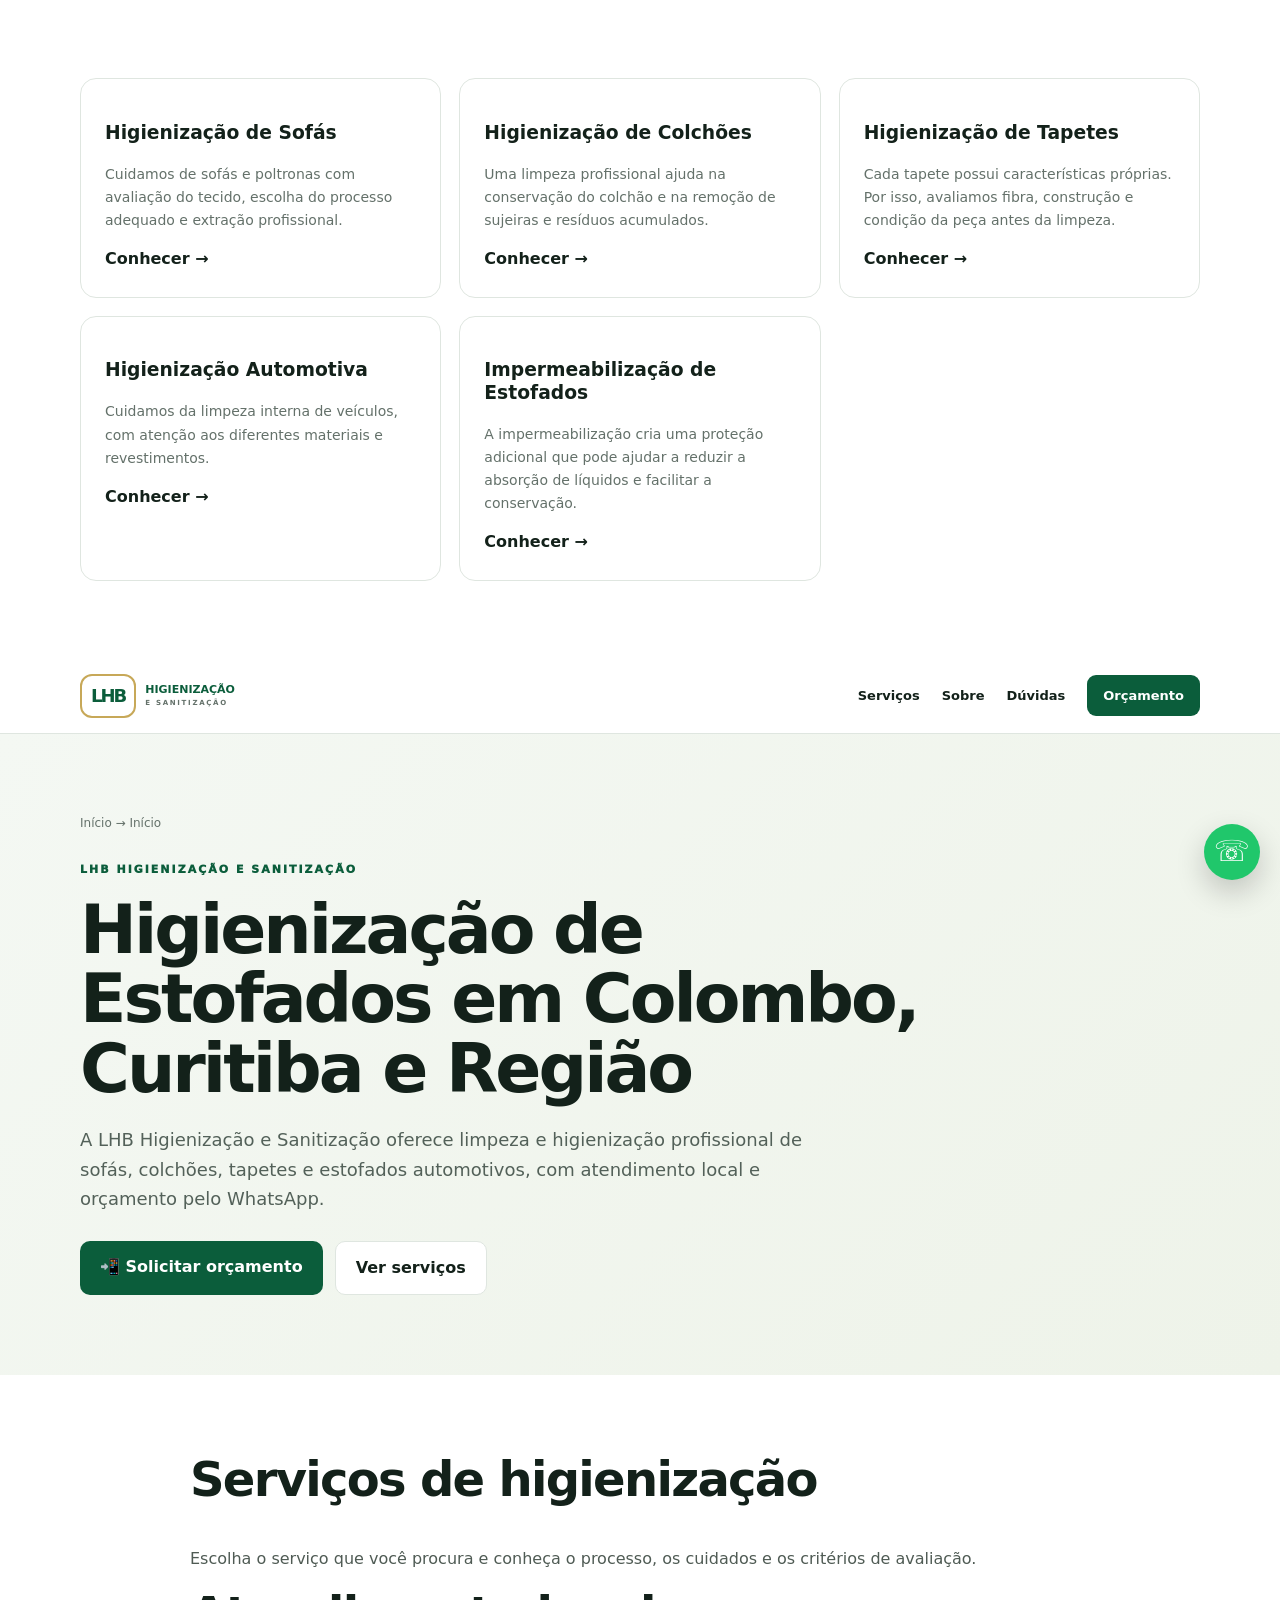
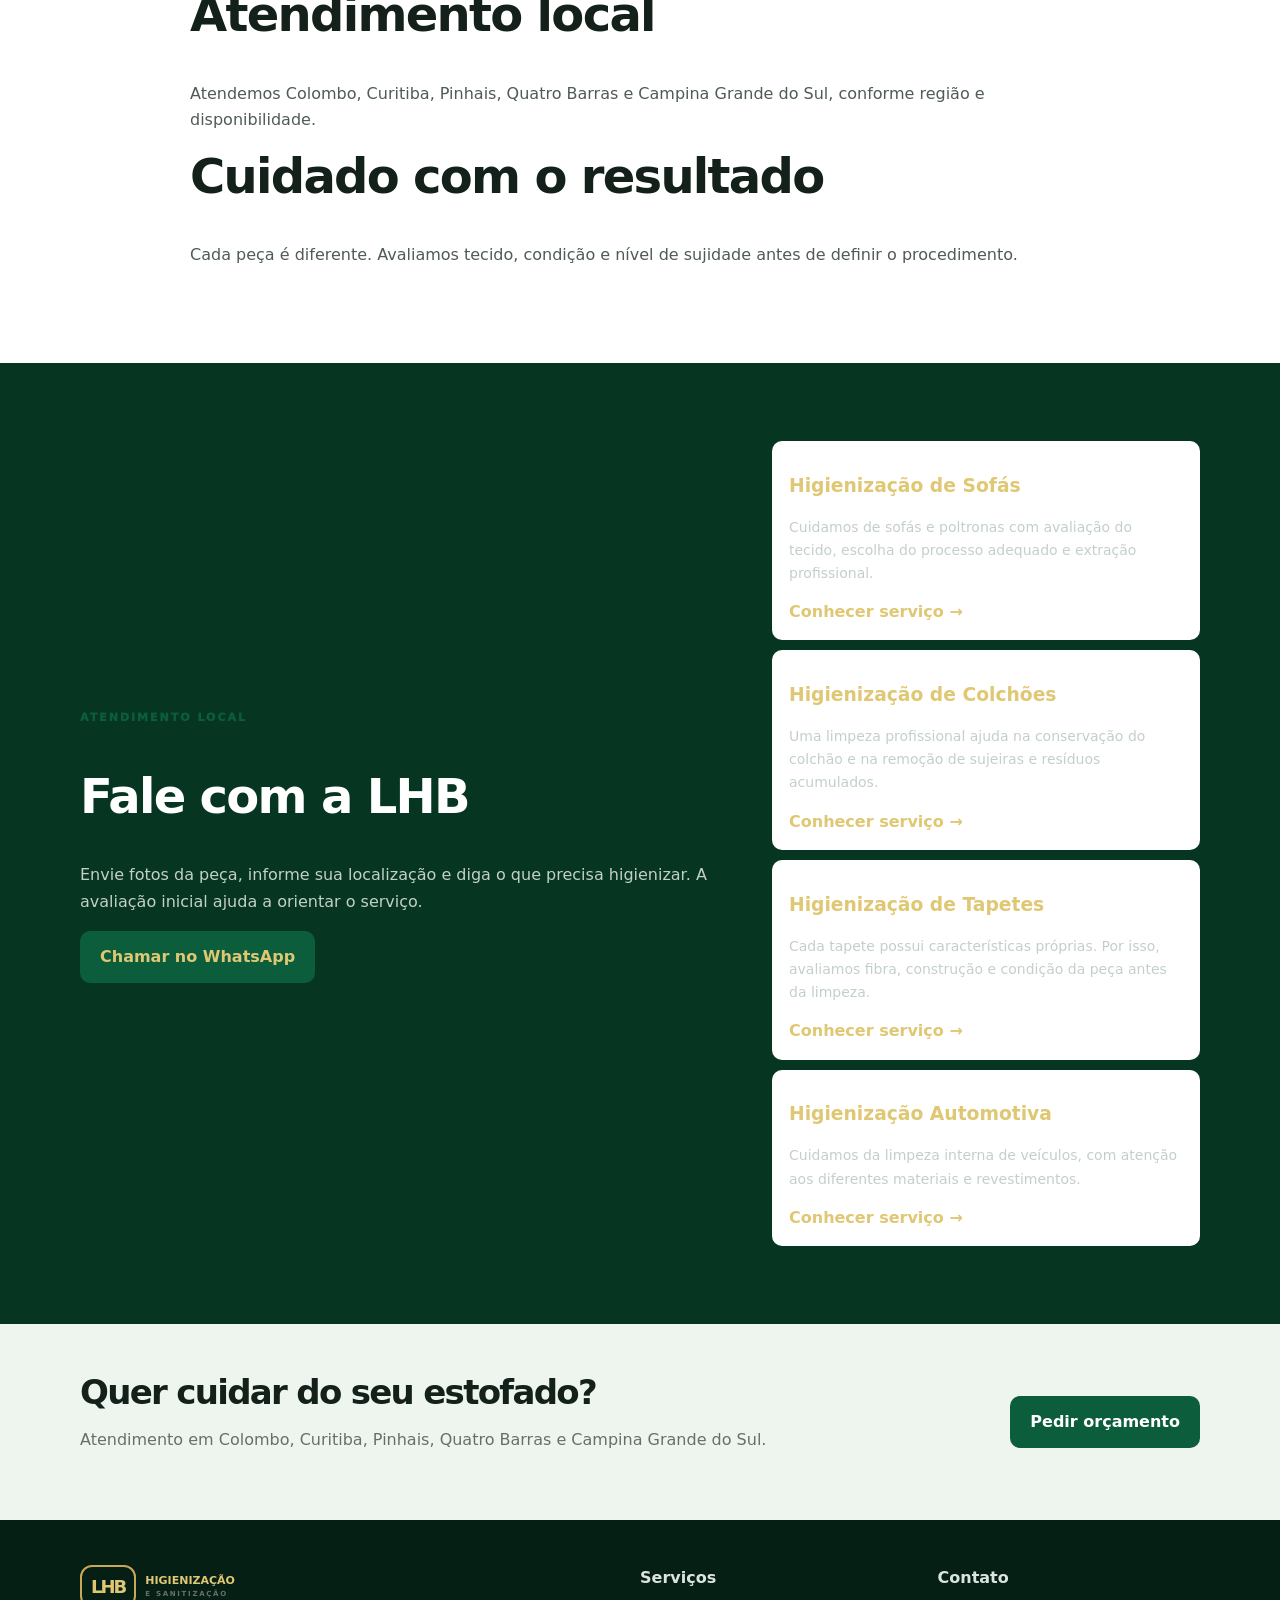
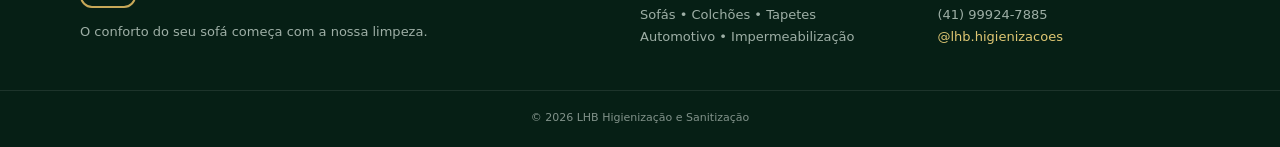
==== commit d6521522: "Add files via upload" ====
--- a/index.html
+++ b/index.html
@@ -1,117 +1,12 @@
-<!doctype html>
-<html lang="pt-BR">
-<head>
-<meta charset="utf-8">
-<meta name="viewport" content="width=device-width,initial-scale=1">
-<title>Higienização de Estofados em Colombo e Curitiba | LHB Higienização</title>
-<meta name="description" content="LHB Higienização e Sanitização: higienização de sofás, colchões, tapetes e estofados automotivos em Colombo, Curitiba e região. Solicite seu orçamento pelo WhatsApp.">
-<meta name="robots" content="index,follow,max-image-preview:large">
-<link rel="canonical" href="https://lhb-higienizacao.github.io/">
-<meta property="og:type" content="website">
-<meta property="og:locale" content="pt_BR">
-<meta property="og:title" content="LHB Higienização e Sanitização | Colombo e Curitiba">
-<meta property="og:description" content="Higienização profissional de sofás, colchões, tapetes e estofados. Atendimento em Colombo, Curitiba e região.">
-<meta property="og:url" content="https://lhb-higienizacao.github.io/">
-<meta name="theme-color" content="#0b5d3b">
-<link rel="stylesheet" href="style.css">
-<script type="application/ld+json">
-{
- "@context":"https://schema.org",
- "@type":"LocalBusiness",
- "name":"LHB Higienização e Sanitização",
- "url":"https://lhb-higienizacao.github.io/",
- "telephone":"+55 41 99924-7885",
- "description":"Higienização profissional de estofados, sofás, colchões, tapetes e estofados automotivos.",
- "areaServed":[
-   {"@type":"City","name":"Colombo","containedInPlace":{"@type":"State","name":"Paraná"}},
-   {"@type":"City","name":"Curitiba","containedInPlace":{"@type":"State","name":"Paraná"}},
-   {"@type":"City","name":"Pinhais","containedInPlace":{"@type":"State","name":"Paraná"}}
- ],
- "priceRange":"$$",
- "sameAs":["https://www.instagram.com/lhb.higienizacoes/"]
-}
-</script>
-</head>
-<body>
-<header class="header">
-<div class="container nav">
-<a class="logo" href="#inicio" aria-label="LHB Higienização e Sanitização"><b>LHB</b><span>HIGIENIZAÇÃO<br><small>E SANITIZAÇÃO</small></span></a>
-<button class="menu" aria-label="Abrir menu" aria-expanded="false">☰</button>
-<nav><a href="#servicos">Serviços</a><a href="#sobre">Sobre</a><a href="#processo">Processo</a><a href="#faq">Dúvidas</a><a class="navbtn" href="https://wa.me/5541999247885?text=Olá!%20Vim%20pelo%20site%20da%20LHB%20e%20quero%20um%20orçamento." target="_blank" rel="noopener">Orçamento</a></nav>
-</div>
-</header>
-
-<main id="inicio">
-<section class="hero">
-<div class="container hero-grid">
-<div>
-<span class="tag">HIGIENIZAÇÃO PROFISSIONAL • COLOMBO E CURITIBA</span>
-<h1>Higienização de estofados com cuidado profissional.</h1>
-<p class="hero-text">A LHB Higienização e Sanitização cuida de sofás, colchões, tapetes e estofados automotivos com processo de limpeza e extração adequado ao material.</p>
-<div class="actions"><a class="btn primary" href="https://wa.me/5541999247885?text=Olá!%20Quero%20um%20orçamento%20de%20higienização." target="_blank" rel="noopener">📲 Solicitar orçamento</a><a class="btn secondary" href="#servicos">Ver serviços</a></div>
-<div class="proof"><span>✓ Atendimento personalizado</span><span>✓ Equipamento de extração</span><span>✓ Curitiba e região</span></div>
-</div>
-<div class="hero-panel"><div class="seal">LHB</div><h2>Seu estofado merece um cuidado de verdade.</h2><p>Limpeza, conservação e acabamento com atenção aos detalhes.</p><a href="https://wa.me/5541999247885?text=Olá!%20Quero%20avaliar%20meu%20estofado." target="_blank" rel="noopener">Falar com a LHB →</a></div>
-</div>
-</section>
-
-<section class="local-strip"><div class="container"><b>Atendemos:</b> Colombo • Curitiba • Pinhais • Quatro Barras e região</div></section>
-
-<section id="servicos" class="section">
-<div class="container">
-<div class="section-title"><span class="tag">SERVIÇOS</span><h2>Higienização para sua casa, empresa ou veículo</h2><p>Escolha o serviço e fale diretamente com a LHB para receber uma avaliação.</p></div>
-<div class="grid">
-<article class="card"><div class="ico">🛋️</div><h3>Higienização de sofá</h3><p>Limpeza profissional de sofás, poltronas e outros estofados, com avaliação do tecido e extração.</p><a href="https://wa.me/5541999247885?text=Olá!%20Quero%20orçamento%20para%20higienização%20de%20sofá." target="_blank" rel="noopener">Orçar sofá →</a></article>
-<article class="card"><div class="ico">🛏️</div><h3>Higienização de colchão</h3><p>Tratamento de colchões para remoção de sujeiras e resíduos acumulados, conforme o material.</p><a href="https://wa.me/5541999247885?text=Olá!%20Quero%20orçamento%20para%20higienização%20de%20colchão." target="_blank" rel="noopener">Orçar colchão →</a></article>
-<article class="card"><div class="ico">🧼</div><h3>Higienização de tapetes</h3><p>Limpeza e extração com atenção ao tipo de fibra, construção e condição da peça.</p><a href="https://wa.me/5541999247885?text=Olá!%20Quero%20orçamento%20para%20higienização%20de%20tapete." target="_blank" rel="noopener">Orçar tapete →</a></article>
-<article class="card"><div class="ico">🚗</div><h3>Higienização automotiva</h3><p>Cuidados com bancos, carpetes e revestimentos internos de veículos.</p><a href="https://wa.me/5541999247885?text=Olá!%20Quero%20orçamento%20para%20higienização%20automotiva." target="_blank" rel="noopener">Orçar veículo →</a></article>
-<article class="card"><div class="ico">🧸</div><h3>Pelúcias e itens infantis</h3><p>Higienização cuidadosa de peças e itens têxteis, respeitando o material.</p><a href="https://wa.me/5541999247885?text=Olá!%20Quero%20orçamento%20para%20pelúcia%20ou%20item infantil." target="_blank" rel="noopener">Solicitar avaliação →</a></article>
-<article class="card gold"><div class="ico">💧</div><h3>Impermeabilização de estofados</h3><p>Proteção adicional para ajudar a reduzir a absorção de líquidos e facilitar a conservação.</p><a href="https://wa.me/5541999247885?text=Olá!%20Quero%20informações%20sobre%20impermeabilização." target="_blank" rel="noopener">Conhecer →</a></article>
-</div>
-</div>
-</section>
-
-<section id="sobre" class="dark section">
-<div class="container two">
-<div><span class="tag light">LHB HIGIENIZAÇÃO</span><h2>Mais cuidado com o que faz parte da sua rotina.</h2><p>A LHB atua com higienização de estofados e atendimento personalizado em Colombo, Curitiba e região. Cada peça é avaliada antes do procedimento para definir a abordagem mais adequada.</p><a class="btn primary" href="https://wa.me/5541999247885?text=Olá!%20Quero%20conhecer%20os%20serviços%20da%20LHB." target="_blank" rel="noopener">Falar com a LHB</a></div>
-<div class="checklist"><div><b>01</b><span><strong>Avaliação</strong>Identificamos tecido, condição e necessidade da peça.</span></div><div><b>02</b><span><strong>Tratamento</strong>Selecionamos o processo de limpeza adequado.</span></div><div><b>03</b><span><strong>Extração</strong>Retiramos a solução e resíduos com equipamento apropriado.</span></div><div><b>04</b><span><strong>Finalização</strong>Orientamos sobre secagem e conservação.</span></div></div>
-</div>
-</section>
-
-<section id="processo" class="section">
-<div class="container">
-<div class="section-title"><span class="tag">COMO FUNCIONA</span><h2>Do orçamento ao estofado renovado</h2></div>
-<div class="steps"><div><b>01</b><h3>Envie fotos</h3><p>Mostre o estofado pelo WhatsApp e informe sua região.</p></div><div><b>02</b><h3>Receba a avaliação</h3><p>Orientamos sobre o serviço indicado e o orçamento.</p></div><div><b>03</b><h3>Agende</h3><p>Escolhemos data e horário conforme disponibilidade.</p></div><div><b>04</b><h3>Higienizamos</h3><p>Executamos o procedimento com cuidado e extração.</p></div></div>
-</div>
-</section>
-
-<section class="seo-content section">
-<div class="container article">
-<span class="tag">HIGIENIZAÇÃO EM COLOMBO E CURITIBA</span>
-<h2>Higienização de estofados em Colombo, Curitiba e região</h2>
-<p>O sofá, colchão e demais estofados fazem parte da rotina e estão expostos diariamente a poeira, resíduos, manchas e odores. A higienização profissional é uma forma de cuidar da conservação do tecido e melhorar a sensação de limpeza do ambiente.</p>
-<p>Na LHB, o serviço começa com a avaliação da peça. O procedimento considera o tipo de tecido, o nível de sujidade e as condições do estofado. Depois, é realizado o tratamento e o processo de extração, buscando um resultado consistente sem prometer milagres: manchas antigas, desgaste, desbotamento e danos prévios podem limitar o resultado.</p>
-<h3>Quando vale a pena higienizar o sofá?</h3>
-<p>Quando há sujeira acumulada, manchas, odores ou quando o estofado está há muito tempo sem uma limpeza profissional. A frequência ideal varia conforme uso, ambiente e material.</p>
-<h3>Por que escolher uma empresa especializada?</h3>
-<p>O procedimento correto reduz o risco de aplicar produtos ou métodos incompatíveis com o tecido. A avaliação antes da execução ajuda a definir o processo mais adequado para cada peça.</p>
-</div>
-</section>
-
-<section id="faq" class="section faq">
-<div class="container narrow"><div class="section-title"><span class="tag">FAQ</span><h2>Dúvidas frequentes</h2></div>
-<details><summary>Quanto custa higienizar um sofá?</summary><p>O valor depende do tamanho, modelo, tecido, quantidade de lugares, condição da peça e região. Envie fotos pelo WhatsApp para receber uma avaliação.</p></details>
-<details><summary>Quanto tempo demora o serviço?</summary><p>Varia conforme o tamanho da peça, nível de sujidade e processo utilizado. A estimativa é informada no atendimento.</p></details>
-<details><summary>O sofá fica molhado?</summary><p>O processo utiliza solução de limpeza e extração. Existe umidade residual, cuja intensidade e tempo de secagem variam conforme tecido, estrutura e ventilação.</p></details>
-<details><summary>A LHB atende condomínios e empresas?</summary><p>Sim. Podemos avaliar atendimentos residenciais, comerciais e demandas recorrentes para condomínios e empresas.</p></details>
-</div></section>
-
-<section class="cta"><div class="container cta-box"><div><span class="tag">VAMOS CUIDAR DO SEU ESTOFADO?</span><h2>Solicite seu orçamento pelo WhatsApp.</h2><p>Envie uma foto, sua localização e diga o que precisa higienizar.</p></div><a class="btn primary" href="https://wa.me/5541999247885?text=Olá!%20Vim%20pelo%20site%20da%20LHB.%20Quero%20um%20orçamento." target="_blank" rel="noopener">📲 Chamar no WhatsApp</a></div></section>
-</main>
-
-<footer><div class="container footer"><div><a class="logo" href="#inicio"><b>LHB</b><span>HIGIENIZAÇÃO<br><small>E SANITIZAÇÃO</small></span></a><p>O conforto do seu sofá começa com a nossa limpeza.</p></div><div><strong>Serviços</strong><p>Estofados • Colchões • Tapetes<br>Automotivo • Impermeabilização</p></div><div><strong>Atendimento</strong><p>Colombo, Curitiba e região<br><a href="https://wa.me/5541999247885" target="_blank" rel="noopener">(41) 99924-7885</a></p></div></div><div class="copy">© 2026 LHB Higienização e Sanitização • Site institucional</div></footer>
-<a class="wa" href="https://wa.me/5541999247885?text=Olá!%20Quero%20um%20orçamento%20com%20a%20LHB." target="_blank" rel="noopener" aria-label="WhatsApp">☏</a>
-<script>
-const b=document.querySelector('.menu'),n=document.querySelector('nav');b?.addEventListener('click',()=>{let o=n.classList.toggle('open');b.setAttribute('aria-expanded',o)});document.querySelectorAll('nav a').forEach(a=>a.addEventListener('click',()=>n.classList.remove('open')));
-</script>
-</body></html>+<!doctype html><html lang="pt-BR"><head><meta charset="utf-8"><meta name="viewport" content="width=device-width,initial-scale=1">
+<title>LHB Higienização e Sanitização | Higienização de Estofados em Colombo e Curitiba</title><meta name="description" content="Higienização de sofás, colchões, tapetes e estofados automotivos em Colombo, Curitiba e região. Conheça os serviços da LHB e solicite orçamento."><meta name="robots" content="index,follow,max-image-preview:large"><link rel="canonical" href="https://lhb-higienizacao.github.io/">
+<meta property="og:title" content="LHB Higienização e Sanitização | Higienização de Estofados em Colombo e Curitiba"><meta property="og:description" content="Higienização de sofás, colchões, tapetes e estofados automotivos em Colombo, Curitiba e região. Conheça os serviços da LHB e solicite orçamento."><meta property="og:url" content="https://lhb-higienizacao.github.io/"><meta property="og:type" content="website"><meta name="theme-color" content="#0b5d3b">
+<link rel="stylesheet" href="/style.css"><script type="application/ld+json">{"@context": "https://schema.org", "@type": "WebPage", "name": "LHB Higienização e Sanitização | Higienização de Estofados em Colombo e Curitiba", "description": "Higienização de sofás, colchões, tapetes e estofados automotivos em Colombo, Curitiba e região. Conheça os serviços da LHB e solicite orçamento.", "url": "https://lhb-higienizacao.github.io/"}</script><section class="section"><div class="container"><div class="grid"><a class="card" href="/servicos/sofas.html"><h3>Higienização de Sofás</h3><p>Cuidamos de sofás e poltronas com avaliação do tecido, escolha do processo adequado e extração profissional.</p><b>Conhecer →</b></a><a class="card" href="/servicos/colchoes.html"><h3>Higienização de Colchões</h3><p>Uma limpeza profissional ajuda na conservação do colchão e na remoção de sujeiras e resíduos acumulados.</p><b>Conhecer →</b></a><a class="card" href="/servicos/tapetes.html"><h3>Higienização de Tapetes</h3><p>Cada tapete possui características próprias. Por isso, avaliamos fibra, construção e condição da peça antes da limpeza.</p><b>Conhecer →</b></a><a class="card" href="/servicos/automotiva.html"><h3>Higienização Automotiva</h3><p>Cuidamos da limpeza interna de veículos, com atenção aos diferentes materiais e revestimentos.</p><b>Conhecer →</b></a><a class="card" href="/servicos/impermeabilizacao.html"><h3>Impermeabilização de Estofados</h3><p>A impermeabilização cria uma proteção adicional que pode ajudar a reduzir a absorção de líquidos e facilitar a conservação.</p><b>Conhecer →</b></a></div></div></section></head>
+<body><header class="header"><div class="container nav"><a class="logo" href="/"><b>LHB</b><span>HIGIENIZAÇÃO<br><small>E SANITIZAÇÃO</small></span></a><nav><a href="/#servicos">Serviços</a><a href="/#sobre">Sobre</a><a href="/#faq">Dúvidas</a><a class="navcta" href="https://wa.me/5541999247885?text=Olá!%20Vim%20pelo%20site%20da%20LHB%20e%20quero%20um%20orçamento." target="_blank" rel="noopener">Orçamento</a></nav></div></header>
+<main><section class="hero"><div class="container"><div class="crumb"><a href="/">Início</a> → Início</div><span class="tag">LHB HIGIENIZAÇÃO E SANITIZAÇÃO</span><h1>Higienização de Estofados em Colombo, Curitiba e Região</h1><p class="lead">A LHB Higienização e Sanitização oferece limpeza e higienização profissional de sofás, colchões, tapetes e estofados automotivos, com atendimento local e orçamento pelo WhatsApp.</p><div class="buttons"><a class="btn primary" href="https://wa.me/5541999247885?text=Olá!%20Vim%20pelo%20site%20da%20LHB%20e%20quero%20um%20orçamento." target="_blank" rel="noopener">📲 Solicitar orçamento</a><a class="btn secondary" href="/#servicos">Ver serviços</a></div></div></section>
+<section class="section"><div class="container article"><h2>Serviços de higienização</h2><p>Escolha o serviço que você procura e conheça o processo, os cuidados e os critérios de avaliação.</p>
+<h2>Atendimento local</h2><p>Atendemos Colombo, Curitiba, Pinhais, Quatro Barras e Campina Grande do Sul, conforme região e disponibilidade.</p>
+<h2>Cuidado com o resultado</h2><p>Cada peça é diferente. Avaliamos tecido, condição e nível de sujidade antes de definir o procedimento.</p></div></section>
+<section class="section dark"><div class="container two"><div><span class="tag">ATENDIMENTO LOCAL</span><h2>Fale com a LHB</h2><p>Envie fotos da peça, informe sua localização e diga o que precisa higienizar. A avaliação inicial ajuda a orientar o serviço.</p><a class="btn primary" href="https://wa.me/5541999247885?text=Olá!%20Quero%20uma%20avaliação%20para%20higienização." target="_blank" rel="noopener">Chamar no WhatsApp</a></div><div class="service-list"><a class="card" href="/servicos/sofas.html"><h3>Higienização de Sofás</h3><p>Cuidamos de sofás e poltronas com avaliação do tecido, escolha do processo adequado e extração profissional.</p><b>Conhecer serviço →</b></a><a class="card" href="/servicos/colchoes.html"><h3>Higienização de Colchões</h3><p>Uma limpeza profissional ajuda na conservação do colchão e na remoção de sujeiras e resíduos acumulados.</p><b>Conhecer serviço →</b></a><a class="card" href="/servicos/tapetes.html"><h3>Higienização de Tapetes</h3><p>Cada tapete possui características próprias. Por isso, avaliamos fibra, construção e condição da peça antes da limpeza.</p><b>Conhecer serviço →</b></a><a class="card" href="/servicos/automotiva.html"><h3>Higienização Automotiva</h3><p>Cuidamos da limpeza interna de veículos, com atenção aos diferentes materiais e revestimentos.</p><b>Conhecer serviço →</b></a></div></div></section>
+<section class="cta"><div class="container cta-box"><div><h2>Quer cuidar do seu estofado?</h2><p>Atendimento em Colombo, Curitiba, Pinhais, Quatro Barras e Campina Grande do Sul.</p></div><a class="btn primary" href="https://wa.me/5541999247885?text=Olá!%20Vim%20pelo%20site%20da%20LHB." target="_blank" rel="noopener">Pedir orçamento</a></div></section></main>
+<footer><div class="container foot"><div><a class="logo" href="/"><b>LHB</b><span>HIGIENIZAÇÃO<br><small>E SANITIZAÇÃO</small></span></a><p>O conforto do seu sofá começa com a nossa limpeza.</p></div><div><b>Serviços</b><p>Sofás • Colchões • Tapetes<br>Automotivo • Impermeabilização</p></div><div><b>Contato</b><p>(41) 99924-7885<br><a href="https://www.instagram.com/lhb.higienizacoes/" target="_blank" rel="noopener">@lhb.higienizacoes</a></p></div></div><div class="copy">© 2026 LHB Higienização e Sanitização</div></footer><a class="wa" href="https://wa.me/5541999247885?text=Olá!%20Quero%20um%20orçamento%20com%20a%20LHB." target="_blank" rel="noopener">☏</a></body></html>
--- a/style.css
+++ b/style.css
@@ -1 +1 @@
-:root{--g:#0b5d3b;--gd:#063522;--gold:#c7a858;--ink:#13211a;--muted:#64716a;--bg:#f5f7f3;--line:#dfe6e0;--white:#fff;--shadow:0 18px 55px rgba(7,49,31,.12)}*{box-sizing:border-box}html{scroll-behavior:smooth}body{margin:0;font-family:Inter,ui-sans-serif,system-ui,-apple-system,"Segoe UI",sans-serif;color:var(--ink);line-height:1.65;background:#fff}a{text-decoration:none;color:inherit}.container{width:min(1140px,92%);margin:auto}.header{position:sticky;top:0;z-index:50;background:rgba(255,255,255,.95);backdrop-filter:blur(12px);border-bottom:1px solid var(--line)}.nav{height:78px;display:flex;align-items:center;justify-content:space-between}.logo{display:flex;align-items:center;gap:10px;color:var(--g)}.logo b{width:49px;height:49px;border:2px solid var(--gold);border-radius:13px;display:grid;place-items:center;font-size:18px;letter-spacing:-2px}.logo span{font-weight:900;line-height:1.05;font-size:12px}.logo small{font-size:8px;letter-spacing:2px;color:var(--muted)}nav{display:flex;gap:25px;align-items:center;font-size:14px;font-weight:800}nav a:hover{color:var(--g)}.navbtn{background:var(--g);color:#fff;padding:11px 18px;border-radius:10px}.menu{display:none;border:0;background:none;font-size:26px}.hero{background:radial-gradient(circle at 85% 20%,#e8dcb8 0,transparent 22%),linear-gradient(135deg,#f5f8f4,#e9f0ea)}.hero-grid{min-height:650px;display:grid;grid-template-columns:1.12fr .88fr;gap:60px;align-items:center}.tag{color:var(--g);font-size:11px;font-weight:950;letter-spacing:2px}.tag.light{color:#d8c06f}h1{font-size:clamp(43px,6vw,72px);line-height:1.02;letter-spacing:-3px;margin:15px 0 22px;max-width:760px}h2{font-size:clamp(32px,4.3vw,52px);line-height:1.1;letter-spacing:-1.8px;margin:10px 0 18px}h3{line-height:1.2}.hero-text{font-size:18px;color:#526058;max-width:690px}.actions{display:flex;gap:12px;flex-wrap:wrap;margin:28px 0}.btn{display:inline-flex;align-items:center;justify-content:center;padding:14px 22px;border-radius:11px;font-weight:900}.primary{background:var(--g);color:#fff;box-shadow:0 12px 25px rgba(11,93,59,.18)}.secondary{background:#fff;border:1px solid var(--line)}.proof{display:flex;gap:16px;flex-wrap:wrap;color:#506057;font-size:12px;font-weight:800}.hero-panel{background:linear-gradient(145deg,var(--gd),var(--g));border-radius:27px;color:#fff;padding:42px;min-height:420px;display:flex;flex-direction:column;justify-content:flex-end;box-shadow:var(--shadow);position:relative;overflow:hidden}.hero-panel:before{content:"";position:absolute;width:330px;height:330px;border:1px solid rgba(255,255,255,.15);border-radius:50%;top:-100px;right:-100px}.seal{position:absolute;top:55px;left:42px;width:110px;height:110px;border:2px solid var(--gold);border-radius:50%;display:grid;place-items:center;color:var(--gold);font-size:38px;font-weight:950;letter-spacing:-4px}.hero-panel h2{position:relative;font-size:32px;max-width:420px}.hero-panel p{color:#c6d2cb}.hero-panel a{color:#dfc773;font-weight:900}.local-strip{background:var(--g);color:#fff;padding:17px 0;font-size:14px}.local-strip b{color:#dfc773}.section{padding:92px 0}.section-title{text-align:center;max-width:760px;margin:0 auto 45px}.section-title p{color:var(--muted)}.grid{display:grid;grid-template-columns:repeat(3,1fr);gap:18px}.card{border:1px solid var(--line);border-radius:18px;padding:28px;background:#fff;transition:.2s}.card:hover{transform:translateY(-4px);box-shadow:var(--shadow)}.card.gold{background:#fffaf0;border-color:#dfca8d}.ico{font-size:34px}.card h3{font-size:20px;margin:10px 0}.card p{color:var(--muted);font-size:14px;min-height:72px}.card a{color:var(--g);font-weight:900;font-size:14px}.dark{background:var(--gd);color:#fff}.two{display:grid;grid-template-columns:1fr 1fr;gap:70px;align-items:center}.dark p{color:#bfcdc5}.checklist{display:grid;gap:12px}.checklist div{display:flex;gap:17px;padding:18px;border:1px solid rgba(255,255,255,.12);border-radius:14px}.checklist b{color:#d9bf67}.checklist span{display:block}.checklist strong{display:block}.steps{display:grid;grid-template-columns:repeat(4,1fr);gap:17px}.steps div{padding:25px;border-top:3px solid var(--g);background:var(--bg);border-radius:0 0 15px 15px}.steps b{color:var(--g)}.steps p{font-size:14px;color:var(--muted)}.seo-content{background:#f7f8f5}.article{max-width:900px}.article h2{max-width:800px}.article h3{font-size:24px;margin-top:34px}.article p{color:#4e5b54;font-size:16px}.narrow{max-width:850px}.faq details{border-bottom:1px solid var(--line);padding:18px 0}.faq summary{font-weight:900;cursor:pointer;font-size:17px}.faq details p{color:var(--muted)}.cta{padding:0 0 90px}.cta-box{background:linear-gradient(120deg,#eff5ee,#fff8df);border:1px solid var(--line);border-radius:25px;padding:45px;display:flex;align-items:center;justify-content:space-between;gap:30px}.cta-box h2{font-size:35px}.cta-box p{color:var(--muted)}footer{background:#061f15;color:#dbe5df;padding-top:58px}.footer{display:grid;grid-template-columns:2fr 1fr 1fr;gap:45px;padding-bottom:45px}.footer .logo{color:#fff}.footer p{color:#9eafa6}.footer a{color:#dfc773}.copy{text-align:center;border-top:1px solid rgba(255,255,255,.1);padding:18px;color:#82948b;font-size:12px}.wa{position:fixed;right:22px;bottom:22px;width:59px;height:59px;border-radius:50%;display:grid;place-items:center;background:#20c76b;color:#fff;font-size:31px;box-shadow:0 12px 30px #0003;z-index:60}.wa:hover{transform:scale(1.06)}@media(max-width:820px){.menu{display:block}nav{display:none;position:absolute;top:78px;left:0;right:0;background:#fff;padding:18px 4%;flex-direction:column;align-items:stretch;border-bottom:1px solid var(--line)}nav.open{display:flex}.navbtn{text-align:center}.hero-grid,.two{grid-template-columns:1fr}.hero-grid{padding:65px 0}.hero-panel{min-height:350px}.grid{grid-template-columns:1fr 1fr}.steps{grid-template-columns:1fr 1fr}.footer{grid-template-columns:1fr 1fr}.footer>div:first-child{grid-column:1/-1}}@media(max-width:540px){h1{letter-spacing:-2px}.grid,.steps,.footer{grid-template-columns:1fr}.hero-grid{min-height:auto}.section{padding:70px 0}.cta{padding-bottom:70px}.cta-box{padding:28px;display:block}.cta-box .btn{width:100%;margin-top:12px}.proof{display:grid}.hero-panel{padding:30px}.seal{left:30px}.hero-panel h2{font-size:28px}}
+:root{--g:#0b5d3b;--gd:#063522;--gold:#c7a858;--ink:#13211a;--muted:#64716a;--bg:#f5f7f3;--line:#dfe6e0;--white:#fff}*{box-sizing:border-box}html{scroll-behavior:smooth}body{margin:0;font-family:Inter,system-ui,-apple-system,"Segoe UI",sans-serif;color:var(--ink);line-height:1.65}a{text-decoration:none;color:inherit}.container{width:min(1120px,92%);margin:auto}.header{position:sticky;top:0;z-index:20;background:#fffffff2;border-bottom:1px solid var(--line);backdrop-filter:blur(10px)}.nav{height:74px;display:flex;justify-content:space-between;align-items:center}.logo{display:flex;align-items:center;gap:9px;color:var(--g)}.logo b{border:2px solid var(--gold);border-radius:12px;padding:5px 9px;font-size:18px;letter-spacing:-2px}.logo span{font-size:11px;font-weight:900;line-height:1.05}.logo small{font-size:7px;letter-spacing:1.7px;color:var(--muted)}nav{display:flex;align-items:center;gap:22px;font-size:13px;font-weight:800}nav a:hover{color:var(--g)}.navcta{background:var(--g);color:white;padding:10px 16px;border-radius:9px}.hero{background:linear-gradient(135deg,#f4f8f3,#eef3e9);padding:80px 0}.crumb{font-size:12px;color:var(--muted);margin-bottom:22px}.tag{font-size:11px;letter-spacing:2px;font-weight:950;color:var(--g)}h1{font-size:clamp(42px,6vw,68px);line-height:1.02;letter-spacing:-3px;margin:13px 0 22px;max-width:850px}h2{font-size:clamp(30px,4vw,48px);line-height:1.1;letter-spacing:-1.7px}h3{line-height:1.2}.lead{font-size:18px;color:#536159;max-width:760px}.buttons{display:flex;gap:12px;flex-wrap:wrap;margin-top:27px}.btn{padding:13px 20px;border-radius:10px;font-weight:900;display:inline-block}.primary{background:var(--g);color:#fff}.secondary{border:1px solid var(--line);background:#fff}.section{padding:78px 0}.grid{display:grid;grid-template-columns:repeat(3,1fr);gap:18px}.card{padding:24px;border:1px solid var(--line);border-radius:16px;background:#fff}.card p{color:var(--muted);font-size:14px}.card a{color:var(--g);font-weight:900}.article{max-width:900px}.article p{color:#4f5b54}.article h2{margin-top:0}.dark{background:var(--gd);color:#fff}.dark p{color:#c3d0c8}.dark a{color:#dfc773}.two{display:grid;grid-template-columns:1.2fr .8fr;gap:50px;align-items:center}.service-list{display:grid;gap:10px}.service-list a{padding:14px 16px;border:1px solid rgba(255,255,255,.14);border-radius:10px}.localbox{background:#f7f8f5;border:1px solid var(--line);border-radius:18px;padding:28px}.localbox ul{margin:10px 0;padding-left:20px}.cta{background:#eef5ef;padding:50px 0}.cta-box{display:flex;justify-content:space-between;align-items:center;gap:25px}.cta h2{margin:0;font-size:34px}.cta p{color:var(--muted)}footer{background:#061f15;color:#dbe5df;padding:45px 0 20px}.foot{display:grid;grid-template-columns:2fr 1fr 1fr;gap:35px}.foot p{color:#9eafa6;font-size:13px}.foot a{color:#dfc773}.copy{text-align:center;border-top:1px solid #ffffff18;margin-top:30px;padding-top:18px;font-size:11px;color:#81928a}.wa{position:fixed;right:20px;bottom:20px;width:56px;height:56px;border-radius:50%;display:grid;place-items:center;background:#20c76b;color:white;font-size:29px;z-index:30;box-shadow:0 12px 30px #0003}@media(max-width:760px){nav a:not(.navcta){display:none}.hero{padding:60px 0}.grid,.two,.foot{grid-template-columns:1fr}.cta-box{display:block}.cta .btn{margin-top:10px;width:100%;text-align:center}}
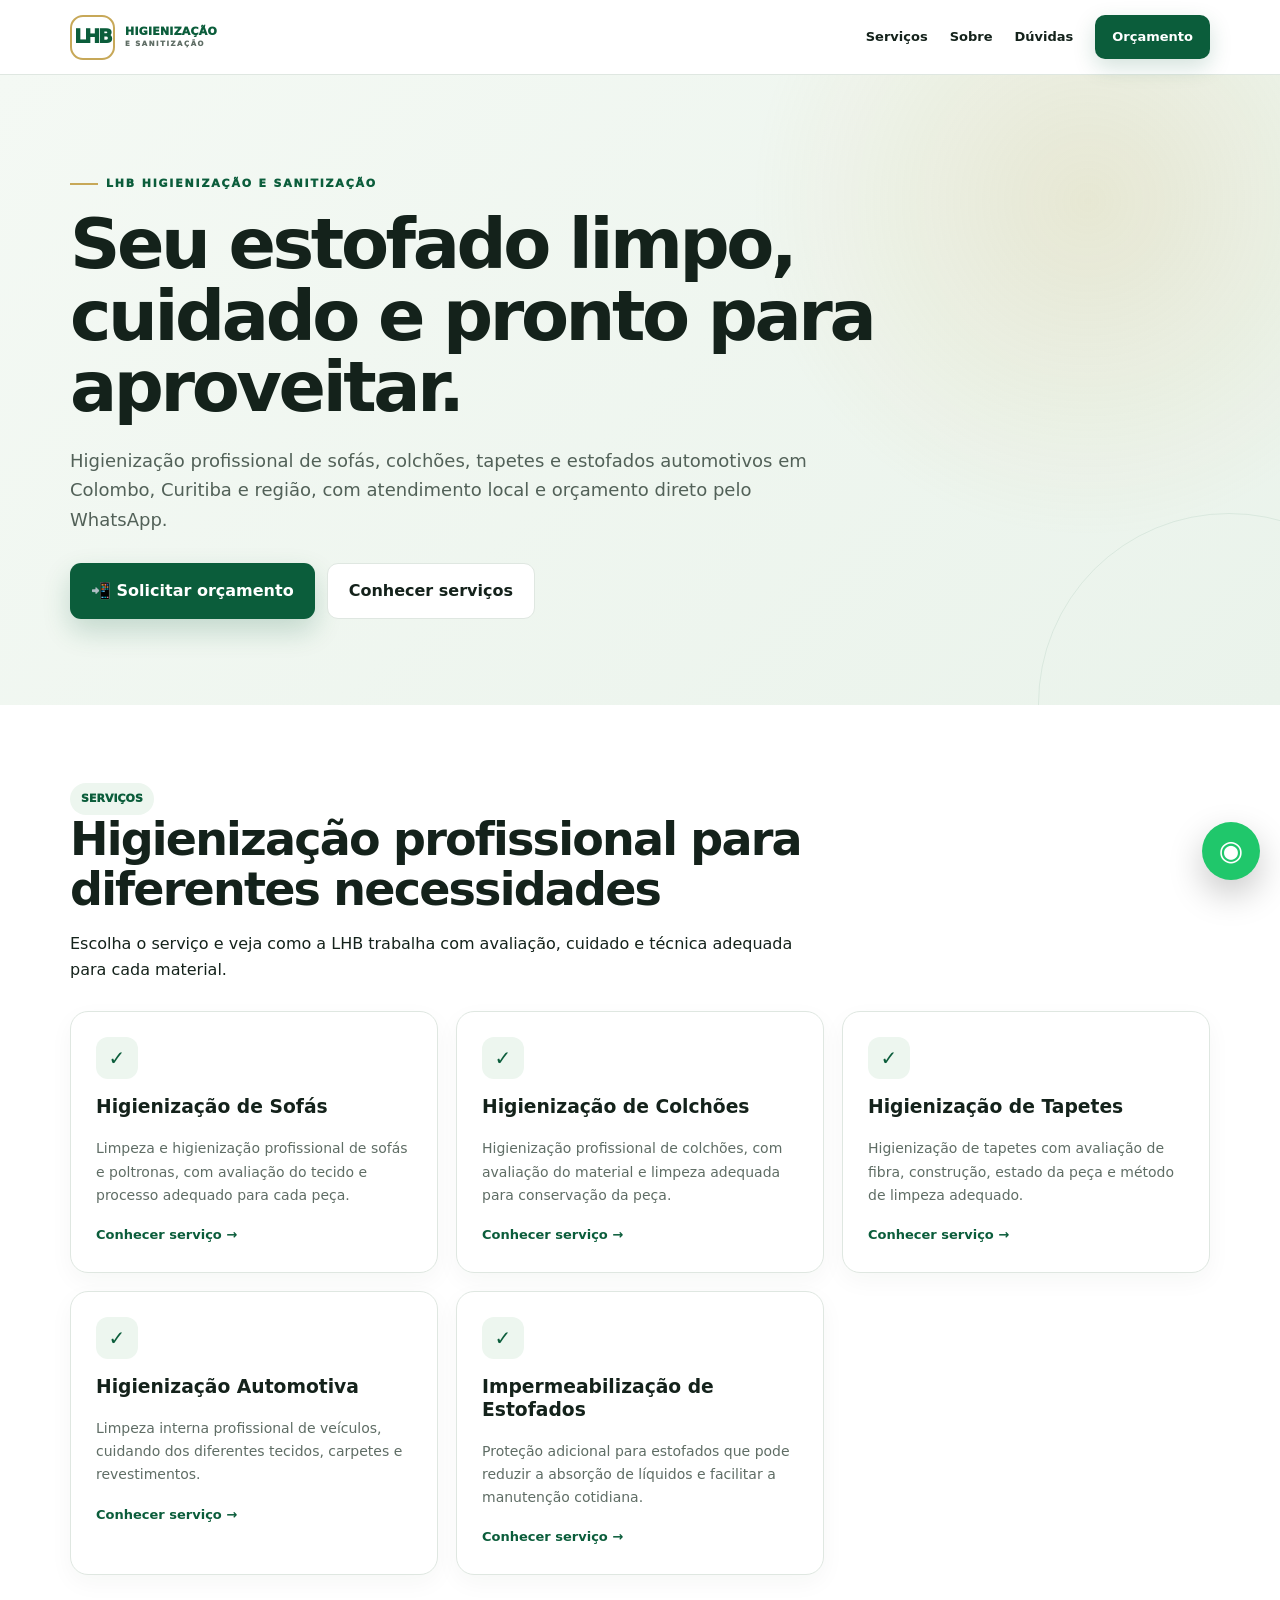
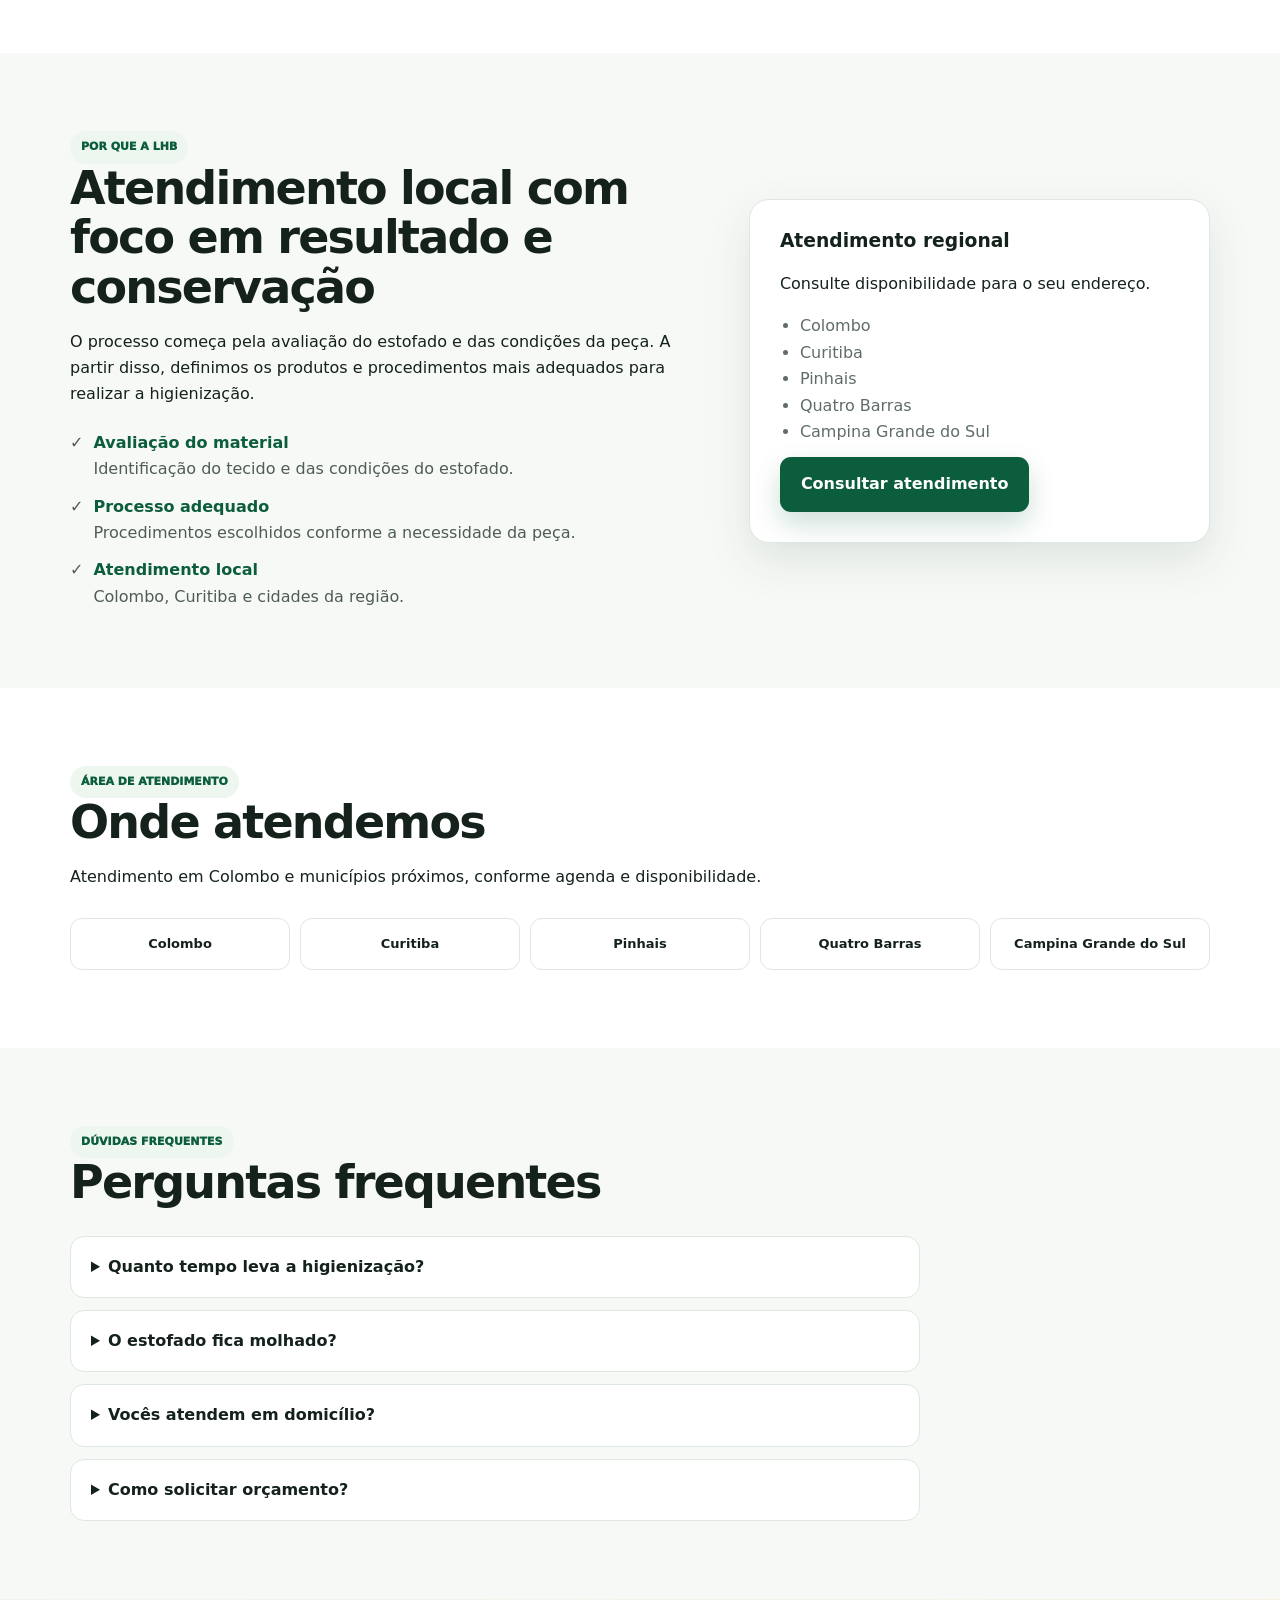
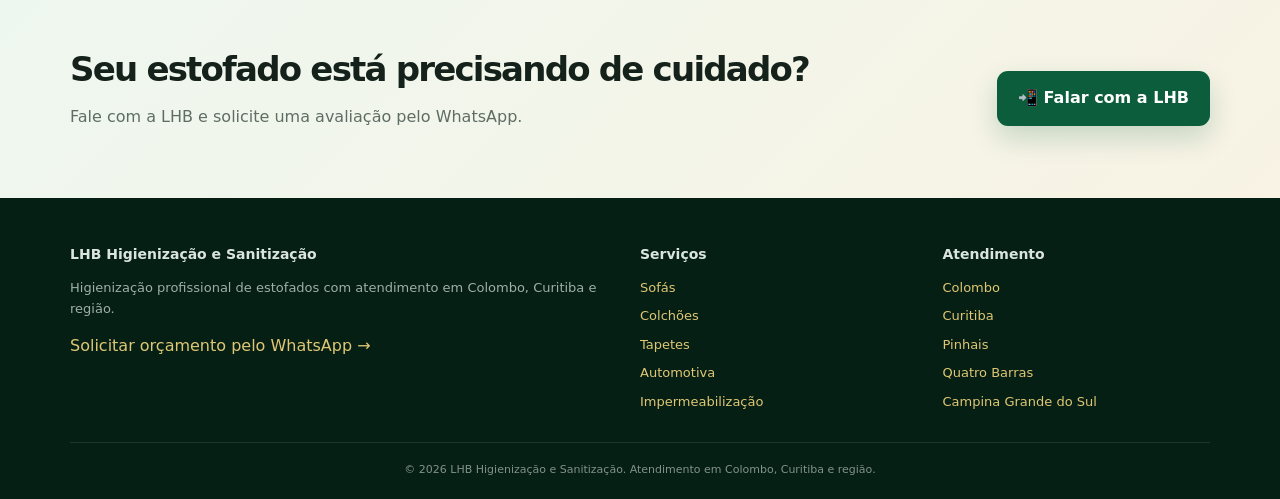
==== commit 67920812: "Add files via upload" ====
--- a/index.html
+++ b/index.html
@@ -1,12 +1,59 @@
-<!doctype html><html lang="pt-BR"><head><meta charset="utf-8"><meta name="viewport" content="width=device-width,initial-scale=1">
-<title>LHB Higienização e Sanitização | Higienização de Estofados em Colombo e Curitiba</title><meta name="description" content="Higienização de sofás, colchões, tapetes e estofados automotivos em Colombo, Curitiba e região. Conheça os serviços da LHB e solicite orçamento."><meta name="robots" content="index,follow,max-image-preview:large"><link rel="canonical" href="https://lhb-higienizacao.github.io/">
-<meta property="og:title" content="LHB Higienização e Sanitização | Higienização de Estofados em Colombo e Curitiba"><meta property="og:description" content="Higienização de sofás, colchões, tapetes e estofados automotivos em Colombo, Curitiba e região. Conheça os serviços da LHB e solicite orçamento."><meta property="og:url" content="https://lhb-higienizacao.github.io/"><meta property="og:type" content="website"><meta name="theme-color" content="#0b5d3b">
-<link rel="stylesheet" href="/style.css"><script type="application/ld+json">{"@context": "https://schema.org", "@type": "WebPage", "name": "LHB Higienização e Sanitização | Higienização de Estofados em Colombo e Curitiba", "description": "Higienização de sofás, colchões, tapetes e estofados automotivos em Colombo, Curitiba e região. Conheça os serviços da LHB e solicite orçamento.", "url": "https://lhb-higienizacao.github.io/"}</script><section class="section"><div class="container"><div class="grid"><a class="card" href="/servicos/sofas.html"><h3>Higienização de Sofás</h3><p>Cuidamos de sofás e poltronas com avaliação do tecido, escolha do processo adequado e extração profissional.</p><b>Conhecer →</b></a><a class="card" href="/servicos/colchoes.html"><h3>Higienização de Colchões</h3><p>Uma limpeza profissional ajuda na conservação do colchão e na remoção de sujeiras e resíduos acumulados.</p><b>Conhecer →</b></a><a class="card" href="/servicos/tapetes.html"><h3>Higienização de Tapetes</h3><p>Cada tapete possui características próprias. Por isso, avaliamos fibra, construção e condição da peça antes da limpeza.</p><b>Conhecer →</b></a><a class="card" href="/servicos/automotiva.html"><h3>Higienização Automotiva</h3><p>Cuidamos da limpeza interna de veículos, com atenção aos diferentes materiais e revestimentos.</p><b>Conhecer →</b></a><a class="card" href="/servicos/impermeabilizacao.html"><h3>Impermeabilização de Estofados</h3><p>A impermeabilização cria uma proteção adicional que pode ajudar a reduzir a absorção de líquidos e facilitar a conservação.</p><b>Conhecer →</b></a></div></div></section></head>
-<body><header class="header"><div class="container nav"><a class="logo" href="/"><b>LHB</b><span>HIGIENIZAÇÃO<br><small>E SANITIZAÇÃO</small></span></a><nav><a href="/#servicos">Serviços</a><a href="/#sobre">Sobre</a><a href="/#faq">Dúvidas</a><a class="navcta" href="https://wa.me/5541999247885?text=Olá!%20Vim%20pelo%20site%20da%20LHB%20e%20quero%20um%20orçamento." target="_blank" rel="noopener">Orçamento</a></nav></div></header>
-<main><section class="hero"><div class="container"><div class="crumb"><a href="/">Início</a> → Início</div><span class="tag">LHB HIGIENIZAÇÃO E SANITIZAÇÃO</span><h1>Higienização de Estofados em Colombo, Curitiba e Região</h1><p class="lead">A LHB Higienização e Sanitização oferece limpeza e higienização profissional de sofás, colchões, tapetes e estofados automotivos, com atendimento local e orçamento pelo WhatsApp.</p><div class="buttons"><a class="btn primary" href="https://wa.me/5541999247885?text=Olá!%20Vim%20pelo%20site%20da%20LHB%20e%20quero%20um%20orçamento." target="_blank" rel="noopener">📲 Solicitar orçamento</a><a class="btn secondary" href="/#servicos">Ver serviços</a></div></div></section>
-<section class="section"><div class="container article"><h2>Serviços de higienização</h2><p>Escolha o serviço que você procura e conheça o processo, os cuidados e os critérios de avaliação.</p>
-<h2>Atendimento local</h2><p>Atendemos Colombo, Curitiba, Pinhais, Quatro Barras e Campina Grande do Sul, conforme região e disponibilidade.</p>
-<h2>Cuidado com o resultado</h2><p>Cada peça é diferente. Avaliamos tecido, condição e nível de sujidade antes de definir o procedimento.</p></div></section>
-<section class="section dark"><div class="container two"><div><span class="tag">ATENDIMENTO LOCAL</span><h2>Fale com a LHB</h2><p>Envie fotos da peça, informe sua localização e diga o que precisa higienizar. A avaliação inicial ajuda a orientar o serviço.</p><a class="btn primary" href="https://wa.me/5541999247885?text=Olá!%20Quero%20uma%20avaliação%20para%20higienização." target="_blank" rel="noopener">Chamar no WhatsApp</a></div><div class="service-list"><a class="card" href="/servicos/sofas.html"><h3>Higienização de Sofás</h3><p>Cuidamos de sofás e poltronas com avaliação do tecido, escolha do processo adequado e extração profissional.</p><b>Conhecer serviço →</b></a><a class="card" href="/servicos/colchoes.html"><h3>Higienização de Colchões</h3><p>Uma limpeza profissional ajuda na conservação do colchão e na remoção de sujeiras e resíduos acumulados.</p><b>Conhecer serviço →</b></a><a class="card" href="/servicos/tapetes.html"><h3>Higienização de Tapetes</h3><p>Cada tapete possui características próprias. Por isso, avaliamos fibra, construção e condição da peça antes da limpeza.</p><b>Conhecer serviço →</b></a><a class="card" href="/servicos/automotiva.html"><h3>Higienização Automotiva</h3><p>Cuidamos da limpeza interna de veículos, com atenção aos diferentes materiais e revestimentos.</p><b>Conhecer serviço →</b></a></div></div></section>
-<section class="cta"><div class="container cta-box"><div><h2>Quer cuidar do seu estofado?</h2><p>Atendimento em Colombo, Curitiba, Pinhais, Quatro Barras e Campina Grande do Sul.</p></div><a class="btn primary" href="https://wa.me/5541999247885?text=Olá!%20Vim%20pelo%20site%20da%20LHB." target="_blank" rel="noopener">Pedir orçamento</a></div></section></main>
-<footer><div class="container foot"><div><a class="logo" href="/"><b>LHB</b><span>HIGIENIZAÇÃO<br><small>E SANITIZAÇÃO</small></span></a><p>O conforto do seu sofá começa com a nossa limpeza.</p></div><div><b>Serviços</b><p>Sofás • Colchões • Tapetes<br>Automotivo • Impermeabilização</p></div><div><b>Contato</b><p>(41) 99924-7885<br><a href="https://www.instagram.com/lhb.higienizacoes/" target="_blank" rel="noopener">@lhb.higienizacoes</a></p></div></div><div class="copy">© 2026 LHB Higienização e Sanitização</div></footer><a class="wa" href="https://wa.me/5541999247885?text=Olá!%20Quero%20um%20orçamento%20com%20a%20LHB." target="_blank" rel="noopener">☏</a></body></html>+<!doctype html>
+<html lang="pt-BR">
+<head>
+<meta charset="utf-8">
+<meta name="viewport" content="width=device-width,initial-scale=1">
+<title>LHB Higienização e Sanitização | Higienização de Estofados em Colombo e Curitiba</title>
+<meta name="description" content="Higienização de sofás, colchões, tapetes e estofados automotivos em Colombo, Curitiba e região. Solicite seu orçamento pelo WhatsApp.">
+<meta name="robots" content="index,follow,max-image-preview:large">
+<link rel="canonical" href="https://lhb-higienizacao.github.io/">
+<meta property="og:title" content="LHB Higienização e Sanitização | Higienização de Estofados em Colombo e Curitiba">
+<meta property="og:description" content="Higienização de sofás, colchões, tapetes e estofados automotivos em Colombo, Curitiba e região. Solicite seu orçamento pelo WhatsApp.">
+<meta property="og:url" content="https://lhb-higienizacao.github.io/">
+<meta property="og:type" content="website">
+<meta name="theme-color" content="#0b5d3b">
+<link rel="stylesheet" href="/style.css">
+<script type="application/ld+json">{"@context": "https://schema.org", "@type": "LocalBusiness", "name": "LHB Higienização e Sanitização", "url": "https://lhb-higienizacao.github.io/", "telephone": "+55 41 99924-7885", "areaServed": ["Colombo, PR", "Curitiba, PR", "Pinhais, PR", "Quatro Barras, PR", "Campina Grande do Sul, PR"], "serviceType": "Higienização de estofados"}</script>
+</head><body><header class="header"><div class="container nav">
+<a class="logo" href="/"><span class="logo-mark">LHB</span><span class="logo-text">HIGIENIZAÇÃO<small>E SANITIZAÇÃO</small></span></a>
+<nav><a href="/#servicos">Serviços</a><a href="/#sobre">Sobre</a><a href="/#faq">Dúvidas</a><a class="navcta" href="https://wa.me/5541999247885?text=Ol%C3%A1%21%20Vim%20pelo%20site%20da%20LHB%20e%20quero%20um%20or%C3%A7amento." target="_blank" rel="noopener">Orçamento</a></nav>
+</div></header>
+<main>
+<section class="hero"><div class="container">
+<div class="eyebrow">LHB HIGIENIZAÇÃO E SANITIZAÇÃO</div>
+<h1>Seu estofado limpo, cuidado e pronto para aproveitar.</h1>
+<p class="lead">Higienização profissional de sofás, colchões, tapetes e estofados automotivos em Colombo, Curitiba e região, com atendimento local e orçamento direto pelo WhatsApp.</p>
+<div class="buttons"><a class="btn primary" href="https://wa.me/5541999247885?text=Ol%C3%A1%21%20Vim%20pelo%20site%20da%20LHB%20e%20quero%20um%20or%C3%A7amento." target="_blank" rel="noopener">📲 Solicitar orçamento</a><a class="btn secondary" href="#servicos">Conhecer serviços</a></div>
+</div></section>
+
+<section class="section alt" id="servicos"><div class="container">
+<div class="section-head"><span class="badge">SERVIÇOS</span><h2>Higienização profissional para diferentes necessidades</h2><p>Escolha o serviço e veja como a LHB trabalha com avaliação, cuidado e técnica adequada para cada material.</p></div>
+<div class="grid"><a class="card" href="/servicos/sofas.html"><div class="card-icon">✓</div><h3>Higienização de Sofás</h3><p>Limpeza e higienização profissional de sofás e poltronas, com avaliação do tecido e processo adequado para cada peça.</p><b>Conhecer serviço →</b></a><a class="card" href="/servicos/colchoes.html"><div class="card-icon">✓</div><h3>Higienização de Colchões</h3><p>Higienização profissional de colchões, com avaliação do material e limpeza adequada para conservação da peça.</p><b>Conhecer serviço →</b></a><a class="card" href="/servicos/tapetes.html"><div class="card-icon">✓</div><h3>Higienização de Tapetes</h3><p>Higienização de tapetes com avaliação de fibra, construção, estado da peça e método de limpeza adequado.</p><b>Conhecer serviço →</b></a><a class="card" href="/servicos/automotiva.html"><div class="card-icon">✓</div><h3>Higienização Automotiva</h3><p>Limpeza interna profissional de veículos, cuidando dos diferentes tecidos, carpetes e revestimentos.</p><b>Conhecer serviço →</b></a><a class="card" href="/servicos/impermeabilizacao.html"><div class="card-icon">✓</div><h3>Impermeabilização de Estofados</h3><p>Proteção adicional para estofados que pode reduzir a absorção de líquidos e facilitar a manutenção cotidiana.</p><b>Conhecer serviço →</b></a></div>
+</div></section>
+
+<section class="section" id="sobre"><div class="container two">
+<div><span class="badge">POR QUE A LHB</span><h2>Atendimento local com foco em resultado e conservação</h2>
+<p>O processo começa pela avaliação do estofado e das condições da peça. A partir disso, definimos os produtos e procedimentos mais adequados para realizar a higienização.</p>
+<div class="checks"><div class="check">✓ <span><strong>Avaliação do material</strong><br>Identificação do tecido e das condições do estofado.</span></div>
+<div class="check">✓ <span><strong>Processo adequado</strong><br>Procedimentos escolhidos conforme a necessidade da peça.</span></div>
+<div class="check">✓ <span><strong>Atendimento local</strong><br>Colombo, Curitiba e cidades da região.</span></div></div></div>
+<div class="localbox"><h3>Atendimento regional</h3><p>Consulte disponibilidade para o seu endereço.</p><ul><li>Colombo</li><li>Curitiba</li><li>Pinhais</li><li>Quatro Barras</li><li>Campina Grande do Sul</li></ul><a class="btn primary" href="https://wa.me/5541999247885?text=Ol%C3%A1%21%20Vim%20pelo%20site%20da%20LHB%20e%20quero%20um%20or%C3%A7amento." target="_blank" rel="noopener">Consultar atendimento</a></div>
+</div></section>
+
+<section class="section alt"><div class="container"><div class="section-head"><span class="badge">ÁREA DE ATENDIMENTO</span><h2>Onde atendemos</h2><p>Atendimento em Colombo e municípios próximos, conforme agenda e disponibilidade.</p></div>
+<div class="area-grid"><a class="area" href="/local/colombo-pr.html">Colombo</a><a class="area" href="/local/curitiba-pr.html">Curitiba</a><a class="area" href="/local/pinhais-pr.html">Pinhais</a><a class="area" href="/local/quatro-barras-pr.html">Quatro Barras</a><a class="area" href="/local/campina-grande-do-sul-pr.html">Campina Grande do Sul</a></div></div></section>
+
+<section class="section" id="faq"><div class="container"><div class="section-head"><span class="badge">DÚVIDAS FREQUENTES</span><h2>Perguntas frequentes</h2></div><div class="faq">
+<details><summary>Quanto tempo leva a higienização?</summary><p>O tempo varia conforme o tipo, tamanho e condição do estofado. No orçamento, avaliamos a peça e informamos uma estimativa.</p></details>
+<details><summary>O estofado fica molhado?</summary><p>O processo utiliza solução e extração profissional. A umidade residual e o tempo de secagem variam conforme tecido, ambiente e condições climáticas.</p></details>
+<details><summary>Vocês atendem em domicílio?</summary><p>Sim. Consulte a disponibilidade para seu endereço e o tipo de serviço desejado.</p></details>
+<details><summary>Como solicitar orçamento?</summary><p>Envie uma mensagem pelo WhatsApp com fotos do estofado, cidade/bairro e o serviço desejado. A avaliação ajuda a montar um orçamento mais preciso.</p></details>
+</div></div></section>
+
+<section class="cta"><div class="container cta-box"><div><h2>Seu estofado está precisando de cuidado?</h2><p>Fale com a LHB e solicite uma avaliação pelo WhatsApp.</p></div><a class="btn primary" href="https://wa.me/5541999247885?text=Ol%C3%A1%21%20Vim%20pelo%20site%20da%20LHB%20e%20quero%20um%20or%C3%A7amento." target="_blank" rel="noopener">📲 Falar com a LHB</a></div></section>
+</main><footer><div class="container foot">
+<div><h3>LHB Higienização e Sanitização</h3><p>Higienização profissional de estofados com atendimento em Colombo, Curitiba e região.</p><a href="https://wa.me/5541999247885?text=Ol%C3%A1%21%20Vim%20pelo%20site%20da%20LHB%20e%20quero%20um%20or%C3%A7amento." target="_blank" rel="noopener">Solicitar orçamento pelo WhatsApp →</a></div>
+<div><h3>Serviços</h3><ul><li><a href="/servicos/sofas.html">Sofás</a></li><li><a href="/servicos/colchoes.html">Colchões</a></li><li><a href="/servicos/tapetes.html">Tapetes</a></li><li><a href="/servicos/automotiva.html">Automotiva</a></li><li><a href="/servicos/impermeabilizacao.html">Impermeabilização</a></li></ul></div>
+<div><h3>Atendimento</h3><ul><li><a href="/local/colombo-pr.html">Colombo</a></li><li><a href="/local/curitiba-pr.html">Curitiba</a></li><li><a href="/local/pinhais-pr.html">Pinhais</a></li><li><a href="/local/quatro-barras-pr.html">Quatro Barras</a></li><li><a href="/local/campina-grande-do-sul-pr.html">Campina Grande do Sul</a></li></ul></div>
+</div><div class="container copy">© 2026 LHB Higienização e Sanitização. Atendimento em Colombo, Curitiba e região.</div></footer><a class="wa" href="https://wa.me/5541999247885?text=Ol%C3%A1%21%20Vim%20pelo%20site%20da%20LHB%20e%20quero%20um%20or%C3%A7amento." target="_blank" rel="noopener" aria-label="Falar com a LHB pelo WhatsApp">◉</a>
+</body></html>
--- a/style.css
+++ b/style.css
@@ -1 +1,91 @@
-:root{--g:#0b5d3b;--gd:#063522;--gold:#c7a858;--ink:#13211a;--muted:#64716a;--bg:#f5f7f3;--line:#dfe6e0;--white:#fff}*{box-sizing:border-box}html{scroll-behavior:smooth}body{margin:0;font-family:Inter,system-ui,-apple-system,"Segoe UI",sans-serif;color:var(--ink);line-height:1.65}a{text-decoration:none;color:inherit}.container{width:min(1120px,92%);margin:auto}.header{position:sticky;top:0;z-index:20;background:#fffffff2;border-bottom:1px solid var(--line);backdrop-filter:blur(10px)}.nav{height:74px;display:flex;justify-content:space-between;align-items:center}.logo{display:flex;align-items:center;gap:9px;color:var(--g)}.logo b{border:2px solid var(--gold);border-radius:12px;padding:5px 9px;font-size:18px;letter-spacing:-2px}.logo span{font-size:11px;font-weight:900;line-height:1.05}.logo small{font-size:7px;letter-spacing:1.7px;color:var(--muted)}nav{display:flex;align-items:center;gap:22px;font-size:13px;font-weight:800}nav a:hover{color:var(--g)}.navcta{background:var(--g);color:white;padding:10px 16px;border-radius:9px}.hero{background:linear-gradient(135deg,#f4f8f3,#eef3e9);padding:80px 0}.crumb{font-size:12px;color:var(--muted);margin-bottom:22px}.tag{font-size:11px;letter-spacing:2px;font-weight:950;color:var(--g)}h1{font-size:clamp(42px,6vw,68px);line-height:1.02;letter-spacing:-3px;margin:13px 0 22px;max-width:850px}h2{font-size:clamp(30px,4vw,48px);line-height:1.1;letter-spacing:-1.7px}h3{line-height:1.2}.lead{font-size:18px;color:#536159;max-width:760px}.buttons{display:flex;gap:12px;flex-wrap:wrap;margin-top:27px}.btn{padding:13px 20px;border-radius:10px;font-weight:900;display:inline-block}.primary{background:var(--g);color:#fff}.secondary{border:1px solid var(--line);background:#fff}.section{padding:78px 0}.grid{display:grid;grid-template-columns:repeat(3,1fr);gap:18px}.card{padding:24px;border:1px solid var(--line);border-radius:16px;background:#fff}.card p{color:var(--muted);font-size:14px}.card a{color:var(--g);font-weight:900}.article{max-width:900px}.article p{color:#4f5b54}.article h2{margin-top:0}.dark{background:var(--gd);color:#fff}.dark p{color:#c3d0c8}.dark a{color:#dfc773}.two{display:grid;grid-template-columns:1.2fr .8fr;gap:50px;align-items:center}.service-list{display:grid;gap:10px}.service-list a{padding:14px 16px;border:1px solid rgba(255,255,255,.14);border-radius:10px}.localbox{background:#f7f8f5;border:1px solid var(--line);border-radius:18px;padding:28px}.localbox ul{margin:10px 0;padding-left:20px}.cta{background:#eef5ef;padding:50px 0}.cta-box{display:flex;justify-content:space-between;align-items:center;gap:25px}.cta h2{margin:0;font-size:34px}.cta p{color:var(--muted)}footer{background:#061f15;color:#dbe5df;padding:45px 0 20px}.foot{display:grid;grid-template-columns:2fr 1fr 1fr;gap:35px}.foot p{color:#9eafa6;font-size:13px}.foot a{color:#dfc773}.copy{text-align:center;border-top:1px solid #ffffff18;margin-top:30px;padding-top:18px;font-size:11px;color:#81928a}.wa{position:fixed;right:20px;bottom:20px;width:56px;height:56px;border-radius:50%;display:grid;place-items:center;background:#20c76b;color:white;font-size:29px;z-index:30;box-shadow:0 12px 30px #0003}@media(max-width:760px){nav a:not(.navcta){display:none}.hero{padding:60px 0}.grid,.two,.foot{grid-template-columns:1fr}.cta-box{display:block}.cta .btn{margin-top:10px;width:100%;text-align:center}}
+
+:root{
+  --green:#0b5d3b;--green-dark:#063522;--green-soft:#edf6ef;
+  --gold:#c7a858;--ink:#14221b;--muted:#5f6d65;--bg:#f7f9f6;
+  --white:#fff;--line:#dfe7e1;--shadow:0 18px 45px rgba(6,53,34,.10);
+}
+*{box-sizing:border-box}
+html{scroll-behavior:smooth}
+body{margin:0;font-family:Inter,ui-sans-serif,system-ui,-apple-system,"Segoe UI",Roboto,Arial,sans-serif;color:var(--ink);background:var(--bg);line-height:1.65}
+a{text-decoration:none;color:inherit}
+.container{width:min(1140px,92%);margin:auto}
+.header{position:sticky;top:0;z-index:50;background:rgba(255,255,255,.94);border-bottom:1px solid var(--line);backdrop-filter:blur(12px)}
+.nav{min-height:74px;display:flex;align-items:center;justify-content:space-between;gap:20px}
+.logo{display:flex;align-items:center;gap:10px;color:var(--green)}
+.logo-mark{width:45px;height:45px;border:2px solid var(--gold);border-radius:13px;display:grid;place-items:center;font-weight:950;font-size:19px;letter-spacing:-2px}
+.logo-text{font-size:11px;font-weight:950;line-height:1.05;letter-spacing:.2px}
+.logo-text small{display:block;color:var(--muted);font-size:7px;letter-spacing:1.5px;margin-top:3px}
+nav{display:flex;align-items:center;gap:22px;font-size:13px;font-weight:850}
+nav a:hover{color:var(--green)}
+.navcta{background:var(--green);color:#fff!important;padding:11px 17px;border-radius:10px;box-shadow:0 8px 22px rgba(11,93,59,.18)}
+.hero{position:relative;overflow:hidden;background:
+ radial-gradient(circle at 85% 20%,rgba(199,168,88,.18),transparent 28%),
+ linear-gradient(135deg,#f4f9f4 0%,#eaf3eb 100%);padding:92px 0 86px}
+.hero:after{content:"";position:absolute;width:380px;height:380px;border:1px solid rgba(11,93,59,.08);border-radius:50%;right:-140px;bottom:-190px}
+.eyebrow{display:inline-flex;align-items:center;gap:8px;color:var(--green);font-size:11px;font-weight:950;letter-spacing:1.8px}
+.eyebrow:before{content:"";width:28px;height:2px;background:var(--gold)}
+.crumb{font-size:12px;color:var(--muted);margin-bottom:24px}
+h1{font-size:clamp(40px,6vw,70px);line-height:1.02;letter-spacing:-3.4px;max-width:900px;margin:16px 0 22px}
+h2{font-size:clamp(30px,4vw,46px);line-height:1.08;letter-spacing:-1.8px;margin:0 0 15px}
+h3{line-height:1.2;margin-top:0}
+.lead{font-size:18px;color:#526158;max-width:780px}
+.buttons{display:flex;gap:12px;flex-wrap:wrap;margin-top:28px}
+.btn{display:inline-flex;align-items:center;justify-content:center;padding:14px 21px;border-radius:11px;font-weight:900}
+.primary{background:var(--green);color:#fff;box-shadow:0 12px 28px rgba(11,93,59,.2)}
+.secondary{background:#fff;border:1px solid var(--line)}
+.section{padding:78px 0}
+.section.alt{background:#fff}
+.section-head{max-width:760px;margin-bottom:28px}
+.grid{display:grid;grid-template-columns:repeat(3,1fr);gap:18px}
+.card{background:#fff;border:1px solid var(--line);border-radius:18px;padding:25px;box-shadow:0 8px 25px rgba(6,53,34,.04);transition:.2s}
+.card:hover{transform:translateY(-3px);box-shadow:var(--shadow)}
+.card-icon{width:42px;height:42px;border-radius:12px;background:var(--green-soft);display:grid;place-items:center;color:var(--green);font-size:20px;margin-bottom:17px}
+.card p{font-size:14px;color:var(--muted)}
+.card b{color:var(--green);font-size:13px}
+.two{display:grid;grid-template-columns:1.15fr .85fr;gap:55px;align-items:center}
+.localbox{background:#fff;border:1px solid var(--line);border-radius:20px;padding:30px;box-shadow:var(--shadow)}
+.localbox ul{margin:12px 0;padding-left:20px;color:var(--muted)}
+.checks{display:grid;gap:11px;margin-top:22px}
+.check{display:flex;gap:10px;align-items:flex-start;color:#4e5d54}
+.check strong{color:var(--green)}
+.dark{background:var(--green-dark);color:#fff}
+.dark p{color:#c8d5ce}
+.dark a{color:#ead37e}
+.area-grid{display:grid;grid-template-columns:repeat(5,1fr);gap:10px}
+.area{padding:14px 12px;background:#fff;border:1px solid var(--line);border-radius:12px;text-align:center;font-weight:800;font-size:13px}
+.faq{display:grid;gap:12px;max-width:850px}
+details{background:#fff;border:1px solid var(--line);border-radius:14px;padding:17px 20px}
+summary{cursor:pointer;font-weight:900}
+details p{color:var(--muted);margin-bottom:0}
+.cta{background:linear-gradient(135deg,#eef7ef,#f8f3e4);padding:52px 0}
+.cta-box{display:flex;justify-content:space-between;align-items:center;gap:25px}
+.cta h2{margin:0;font-size:34px}
+.cta p{color:var(--muted)}
+footer{background:#061f15;color:#dbe5df;padding:48px 0 20px}
+.foot{display:grid;grid-template-columns:2fr 1fr 1fr;gap:35px}
+.foot h3{font-size:14px}
+.foot p,.foot li{color:#9eafa6;font-size:13px}
+.foot ul{list-style:none;padding:0;margin:0;display:grid;gap:7px}
+.foot a{color:#dfc773}
+.copy{text-align:center;border-top:1px solid rgba(255,255,255,.1);margin-top:30px;padding-top:18px;font-size:11px;color:#81928a}
+.wa{position:fixed;right:20px;bottom:20px;width:58px;height:58px;border-radius:50%;display:grid;place-items:center;background:#20c76b;color:#fff;font-size:28px;z-index:60;box-shadow:0 14px 35px rgba(0,0,0,.22)}
+.article{max-width:900px}
+.article p{color:#526158}
+.service-hero{padding:70px 0;background:linear-gradient(135deg,#f3f8f3,#eef3e9)}
+.badge{display:inline-block;padding:7px 11px;border-radius:999px;background:var(--green-soft);color:var(--green);font-size:11px;font-weight:950}
+@media(max-width:850px){
+ nav a:not(.navcta){display:none}
+ .grid{grid-template-columns:1fr 1fr}
+ .two,.foot{grid-template-columns:1fr}
+ .area-grid{grid-template-columns:repeat(2,1fr)}
+}
+@media(max-width:560px){
+ .nav{min-height:68px}
+ .hero{padding:60px 0}
+ h1{letter-spacing:-2.4px}
+ .grid{grid-template-columns:1fr}
+ .area-grid{grid-template-columns:1fr 1fr}
+ .cta-box{display:block}
+ .cta .btn{width:100%;margin-top:12px}
+ .section{padding:58px 0}
+}
